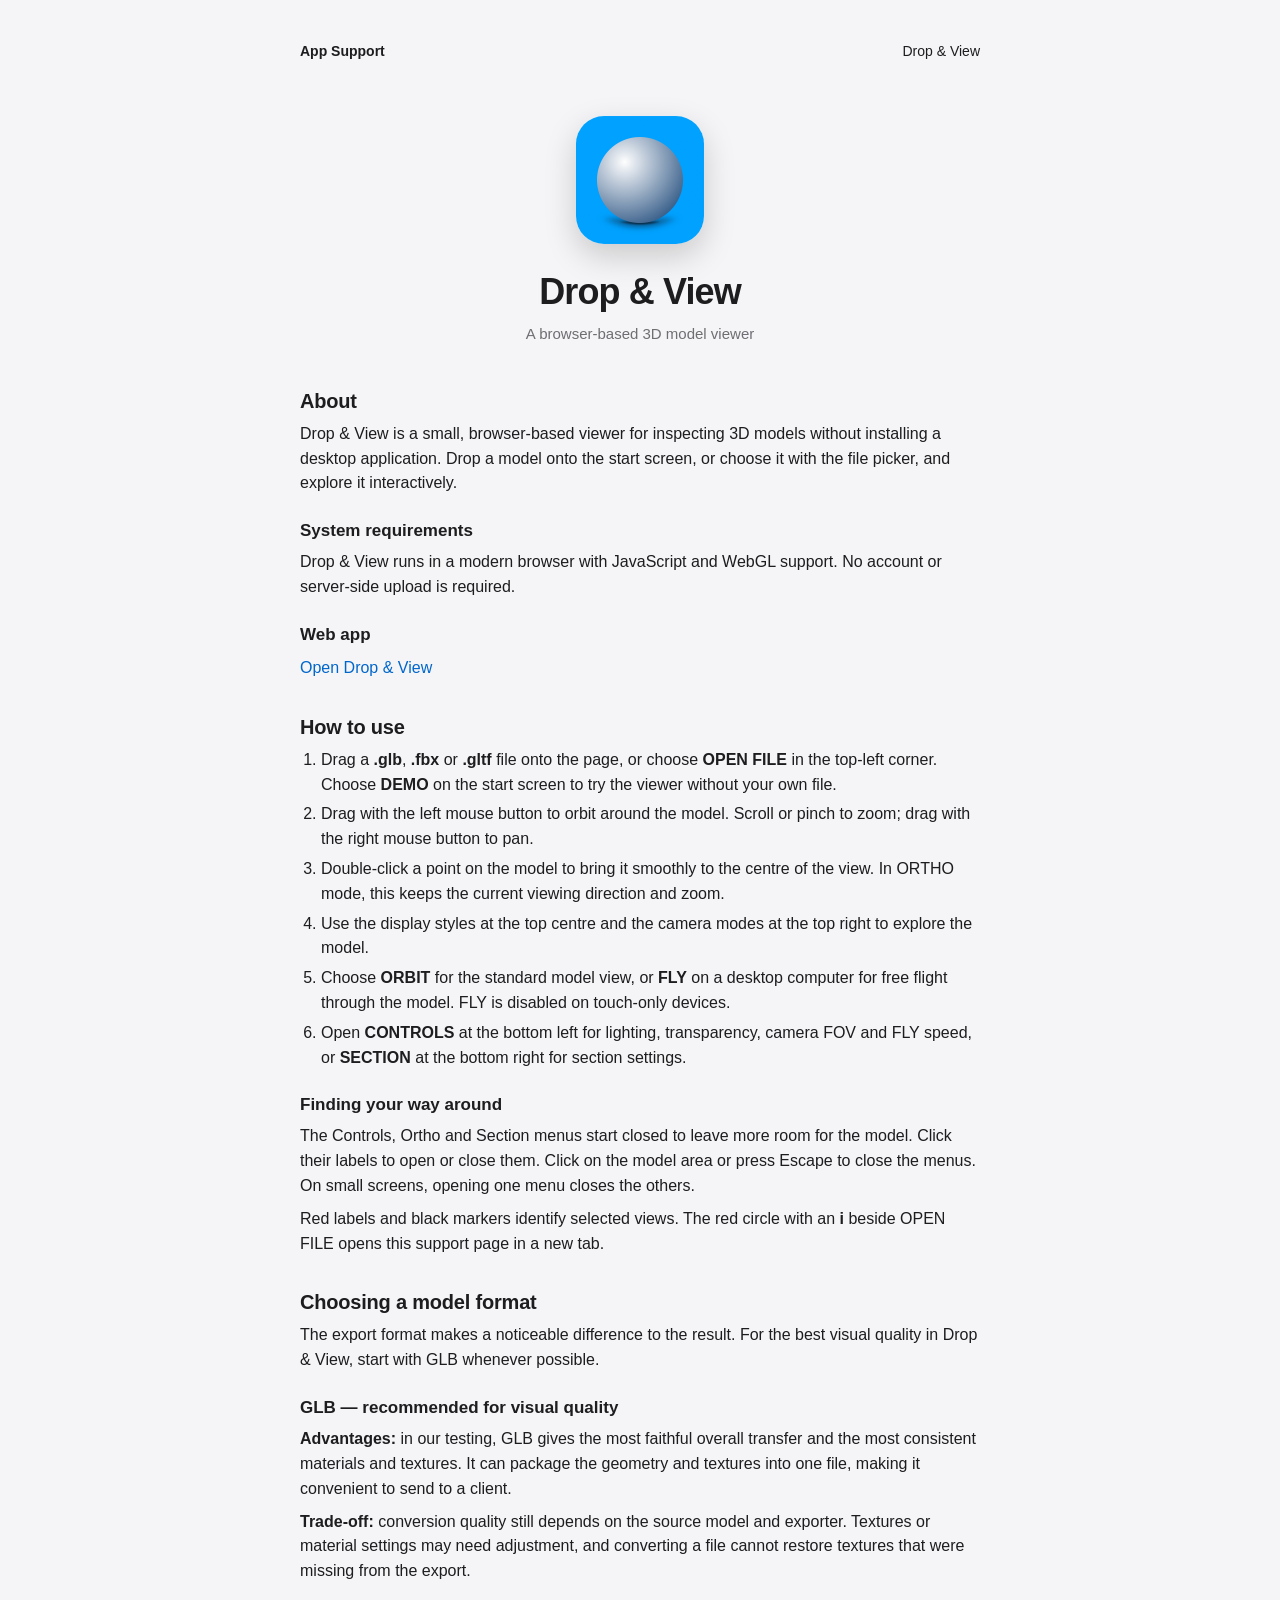
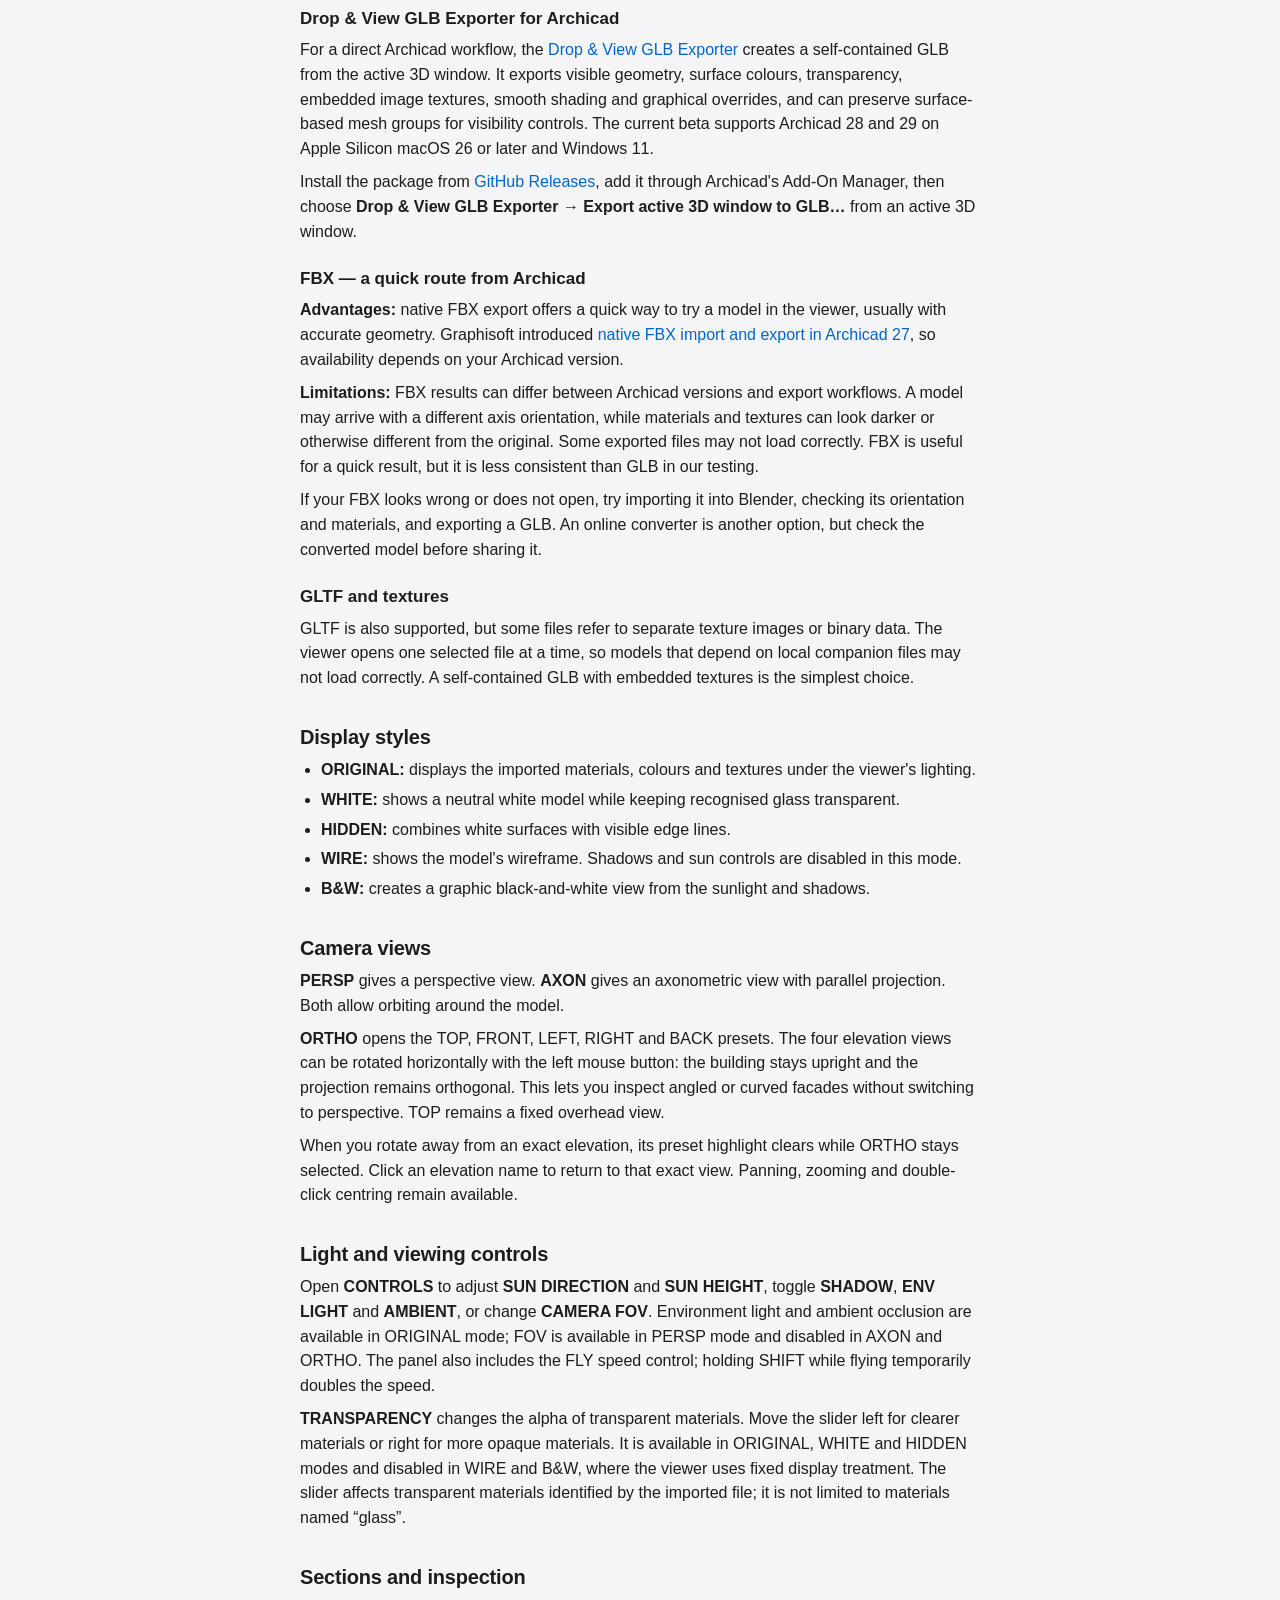
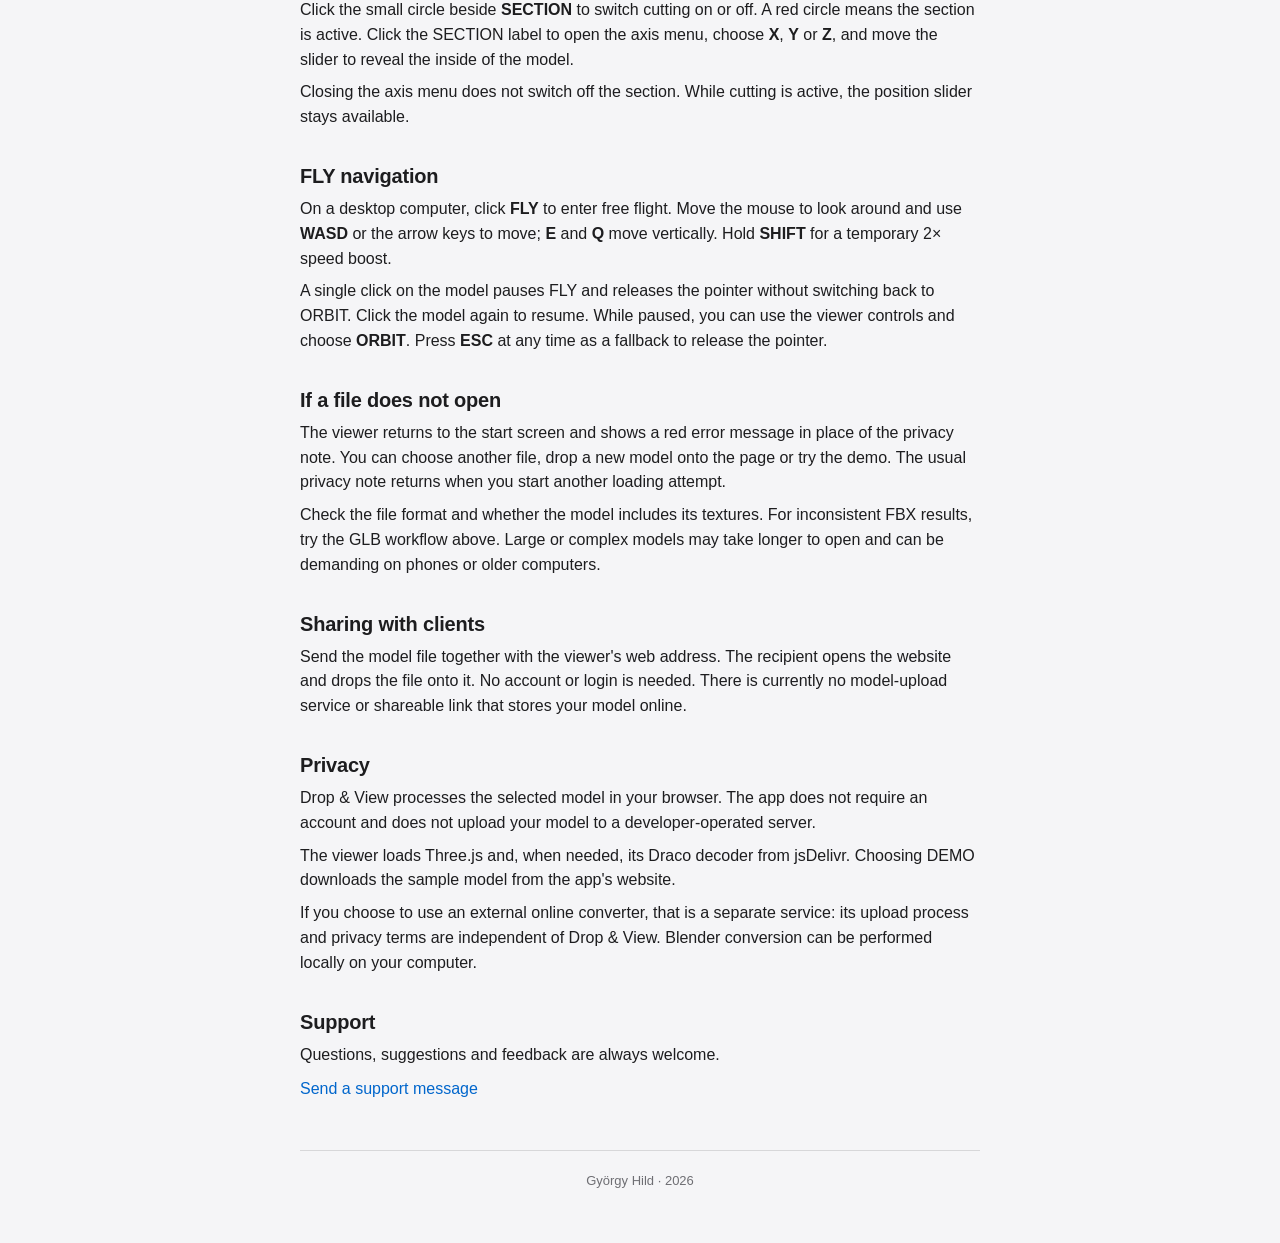
==== drop-view/index.html @ 9f7d2570 "icon" ====
<!DOCTYPE html>
<html lang="en">
<head>
  <meta charset="UTF-8">
  <meta name="viewport" content="width=device-width, initial-scale=1.0">
  <meta name="description" content="Drop &amp; View support, usage guide and privacy information.">
  <link rel="icon" type="image/png" sizes="1024x1024" href="../assets/images/icon.png">
  <link rel="apple-touch-icon" sizes="1024x1024" href="../assets/images/icon.png">
  <link rel="manifest" href="../site.webmanifest">
  <title>Drop &amp; View Support</title>
  <link rel="stylesheet" href="../assets/css/style.css">
</head>
<body>
  <main class="container">
    <nav class="topbar" aria-label="Support navigation"><a class="site-name" href="../">App Support</a><span>Drop &amp; View</span></nav>
    <header class="hero">
      <img class="app-icon" src="../assets/images/drop-view.png" alt="Drop &amp; View icon">
      <h1>Drop &amp; View</h1>
      <p class="subtitle">A browser-based 3D model viewer</p>
    </header>

    <h2>About</h2>
    <p>Drop &amp; View is a small, browser-based viewer for inspecting 3D models without installing a desktop application. Drop a model onto the start screen, or choose it with the file picker, and explore it interactively.</p>

    <h3>System requirements</h3>
    <p>Drop &amp; View runs in a modern browser with JavaScript and WebGL support. No account or server-side upload is required.</p>

    <h3>Web app</h3>
    <p class="support-link"><a href="https://hildgyorgy.github.io/drop-3d-view/">Open Drop &amp; View</a></p>

    <h2>How to use</h2>
    <ol>
      <li>Drag a <strong>.glb</strong>, <strong>.fbx</strong> or <strong>.gltf</strong> file onto the page, or choose <strong>OPEN FILE</strong> in the top-left corner. Choose <strong>DEMO</strong> on the start screen to try the viewer without your own file.</li>
      <li>Drag with the left mouse button to orbit around the model. Scroll or pinch to zoom; drag with the right mouse button to pan.</li>
      <li>Double-click a point on the model to bring it smoothly to the centre of the view. In ORTHO mode, this keeps the current viewing direction and zoom.</li>
      <li>Use the display styles at the top centre and the camera modes at the top right to explore the model.</li>
      <li>Choose <strong>ORBIT</strong> for the standard model view, or <strong>FLY</strong> on a desktop computer for free flight through the model. FLY is disabled on touch-only devices.</li>
      <li>Open <strong>CONTROLS</strong> at the bottom left for lighting, transparency, camera FOV and FLY speed, or <strong>SECTION</strong> at the bottom right for section settings.</li>
    </ol>

    <h3>Finding your way around</h3>
    <p>The Controls, Ortho and Section menus start closed to leave more room for the model. Click their labels to open or close them. Click on the model area or press Escape to close the menus. On small screens, opening one menu closes the others.</p>
    <p>Red labels and black markers identify selected views. The red circle with an <strong>i</strong> beside OPEN FILE opens this support page in a new tab.</p>

    <h2>Choosing a model format</h2>
    <p>The export format makes a noticeable difference to the result. For the best visual quality in Drop &amp; View, start with GLB whenever possible.</p>

    <h3>GLB — recommended for visual quality</h3>
    <p><strong>Advantages:</strong> in our testing, GLB gives the most faithful overall transfer and the most consistent materials and textures. It can package the geometry and textures into one file, making it convenient to send to a client.</p>
    <p><strong>Trade-off:</strong> conversion quality still depends on the source model and exporter. Textures or material settings may need adjustment, and converting a file cannot restore textures that were missing from the export.</p>

    <h3>Drop &amp; View GLB Exporter for Archicad</h3>
    <p>For a direct Archicad workflow, the <a href="https://github.com/hildgyorgy/archicad-glb-exporter/releases">Drop &amp; View GLB Exporter</a> creates a self-contained GLB from the active 3D window. It exports visible geometry, surface colours, transparency, embedded image textures, smooth shading and graphical overrides, and can preserve surface-based mesh groups for visibility controls. The current beta supports Archicad 28 and 29 on Apple Silicon macOS 26 or later and Windows 11.</p>
    <p>Install the package from <a href="https://github.com/hildgyorgy/archicad-glb-exporter/releases">GitHub Releases</a>, add it through Archicad's Add-On Manager, then choose <strong>Drop &amp; View GLB Exporter &rarr; Export active 3D window to GLB&hellip;</strong> from an active 3D window.</p>

    <h3>FBX — a quick route from Archicad</h3>
    <p><strong>Advantages:</strong> native FBX export offers a quick way to try a model in the viewer, usually with accurate geometry. Graphisoft introduced <a href="https://help.graphisoft.com/AC/27/INT/_AC27_Help/005_NewFeatures/005_NewFeatures-11.htm">native FBX import and export in Archicad 27</a>, so availability depends on your Archicad version.</p>
    <p><strong>Limitations:</strong> FBX results can differ between Archicad versions and export workflows. A model may arrive with a different axis orientation, while materials and textures can look darker or otherwise different from the original. Some exported files may not load correctly. FBX is useful for a quick result, but it is less consistent than GLB in our testing.</p>
    <p>If your FBX looks wrong or does not open, try importing it into Blender, checking its orientation and materials, and exporting a GLB. An online converter is another option, but check the converted model before sharing it.</p>

    <h3>GLTF and textures</h3>
    <p>GLTF is also supported, but some files refer to separate texture images or binary data. The viewer opens one selected file at a time, so models that depend on local companion files may not load correctly. A self-contained GLB with embedded textures is the simplest choice.</p>

    <h2>Display styles</h2>
    <ul>
      <li><strong>ORIGINAL:</strong> displays the imported materials, colours and textures under the viewer's lighting.</li>
      <li><strong>WHITE:</strong> shows a neutral white model while keeping recognised glass transparent.</li>
      <li><strong>HIDDEN:</strong> combines white surfaces with visible edge lines.</li>
      <li><strong>WIRE:</strong> shows the model's wireframe. Shadows and sun controls are disabled in this mode.</li>
      <li><strong>B&amp;W:</strong> creates a graphic black-and-white view from the sunlight and shadows.</li>
    </ul>

    <h2>Camera views</h2>
    <p><strong>PERSP</strong> gives a perspective view. <strong>AXON</strong> gives an axonometric view with parallel projection. Both allow orbiting around the model.</p>
    <p><strong>ORTHO</strong> opens the TOP, FRONT, LEFT, RIGHT and BACK presets. The four elevation views can be rotated horizontally with the left mouse button: the building stays upright and the projection remains orthogonal. This lets you inspect angled or curved facades without switching to perspective. TOP remains a fixed overhead view.</p>
    <p>When you rotate away from an exact elevation, its preset highlight clears while ORTHO stays selected. Click an elevation name to return to that exact view. Panning, zooming and double-click centring remain available.</p>

    <h2>Light and viewing controls</h2>
    <p>Open <strong>CONTROLS</strong> to adjust <strong>SUN DIRECTION</strong> and <strong>SUN HEIGHT</strong>, toggle <strong>SHADOW</strong>, <strong>ENV LIGHT</strong> and <strong>AMBIENT</strong>, or change <strong>CAMERA FOV</strong>. Environment light and ambient occlusion are available in ORIGINAL mode; FOV is available in PERSP mode and disabled in AXON and ORTHO. The panel also includes the FLY speed control; holding SHIFT while flying temporarily doubles the speed.</p>
    <p><strong>TRANSPARENCY</strong> changes the alpha of transparent materials. Move the slider left for clearer materials or right for more opaque materials. It is available in ORIGINAL, WHITE and HIDDEN modes and disabled in WIRE and B&amp;W, where the viewer uses fixed display treatment. The slider affects transparent materials identified by the imported file; it is not limited to materials named “glass”.</p>

    <h2>Sections and inspection</h2>
    <p>Click the small circle beside <strong>SECTION</strong> to switch cutting on or off. A red circle means the section is active. Click the SECTION label to open the axis menu, choose <strong>X</strong>, <strong>Y</strong> or <strong>Z</strong>, and move the slider to reveal the inside of the model.</p>
    <p>Closing the axis menu does not switch off the section. While cutting is active, the position slider stays available.</p>

    <h2>FLY navigation</h2>
    <p>On a desktop computer, click <strong>FLY</strong> to enter free flight. Move the mouse to look around and use <strong>WASD</strong> or the arrow keys to move; <strong>E</strong> and <strong>Q</strong> move vertically. Hold <strong>SHIFT</strong> for a temporary 2&times; speed boost.</p>
    <p>A single click on the model pauses FLY and releases the pointer without switching back to ORBIT. Click the model again to resume. While paused, you can use the viewer controls and choose <strong>ORBIT</strong>. Press <strong>ESC</strong> at any time as a fallback to release the pointer.</p>

    <h2>If a file does not open</h2>
    <p>The viewer returns to the start screen and shows a red error message in place of the privacy note. You can choose another file, drop a new model onto the page or try the demo. The usual privacy note returns when you start another loading attempt.</p>
    <p>Check the file format and whether the model includes its textures. For inconsistent FBX results, try the GLB workflow above. Large or complex models may take longer to open and can be demanding on phones or older computers.</p>

    <h2>Sharing with clients</h2>
    <p>Send the model file together with the viewer's web address. The recipient opens the website and drops the file onto it. No account or login is needed. There is currently no model-upload service or shareable link that stores your model online.</p>

    <h2>Privacy</h2>
    <p>Drop &amp; View processes the selected model in your browser. The app does not require an account and does not upload your model to a developer-operated server.</p>
    <p>The viewer loads Three.js and, when needed, its Draco decoder from jsDelivr. Choosing DEMO downloads the sample model from the app's website.</p>
    <p>If you choose to use an external online converter, that is a separate service: its upload process and privacy terms are independent of Drop &amp; View. Blender conversion can be performed locally on your computer.</p>

    <h2>Support</h2>
    <p>Questions, suggestions and feedback are always welcome.</p>
    <p class="support-link"><a href="mailto:hild.gyorgy@freemail.hu?subject=Drop%20%26%20View%20Support">Send a support message</a></p>

    <div class="footer">György Hild · 2026</div>
  </main>
</body>
</html>
---- assets/css/style.css ----
:root {
  color-scheme: light dark;
  --background: #f5f5f7;
  --text: #1d1d1f;
  --secondary: #6e6e73;
  --line: rgba(0, 0, 0, 0.12);
  --link: #0066cc;
  --surface: rgba(255, 255, 255, 0.72);
}

* { box-sizing: border-box; }

html { -webkit-text-size-adjust: 100%; }

body {
  margin: 0;
  background: var(--background);
  color: var(--text);
  font-family: -apple-system, BlinkMacSystemFont, "SF Pro Text", "Segoe UI", sans-serif;
  font-size: 16px;
  line-height: 1.55;
}

a {
  color: var(--link);
  text-decoration: none;
}

a:hover { text-decoration: underline; }

.container {
  width: min(calc(100% - 44px), 680px);
  margin: 0 auto;
  padding: 36px 0 52px;
}

.topbar {
  display: flex;
  align-items: center;
  justify-content: space-between;
  gap: 24px;
  min-height: 32px;
  margin-bottom: 48px;
  font-size: 14px;
}

.site-name {
  color: var(--text);
  font-weight: 600;
}

.hero {
  margin-bottom: 44px;
  text-align: center;
}

.app-icon {
  display: block;
  width: 128px;
  height: 128px;
  margin: 0 auto 28px;
  border-radius: 28px;
  box-shadow: 0 12px 32px rgba(0, 0, 0, 0.18);
  object-fit: cover;
}

h1 {
  margin: 0 0 10px;
  font-size: 36px;
  line-height: 1.1;
  letter-spacing: -0.025em;
}

.subtitle {
  margin: 0;
  color: var(--secondary);
  font-size: 15px;
}

h2 {
  margin: 34px 0 8px;
  font-size: 20px;
  line-height: 1.25;
  letter-spacing: -0.01em;
}

h3 {
  margin: 24px 0 6px;
  font-size: 17px;
  line-height: 1.3;
}

p { margin: 8px 0; }

ul,
ol {
  margin: 8px 0;
  padding-left: 21px;
}

li { margin: 5px 0; }

.support-link { margin-top: 10px; }

.footer {
  margin-top: 48px;
  padding-top: 20px;
  border-top: 1px solid var(--line);
  color: var(--secondary);
  font-size: 13px;
  text-align: center;
}

.directory-hero {
  margin: 40px 0 42px;
}

.directory-hero h1 {
  margin-bottom: 12px;
  font-size: 40px;
}

.directory-hero p {
  max-width: 560px;
  margin: 0;
  color: var(--secondary);
  font-size: 17px;
}

.app-list {
  margin: 0;
  padding: 0;
  overflow: hidden;
  border: 1px solid var(--line);
  border-radius: 18px;
  background: var(--surface);
  list-style: none;
}

.app-list li + li { border-top: 1px solid var(--line); }

.app-list a {
  display: grid;
  grid-template-columns: 64px 1fr auto;
  gap: 18px;
  align-items: center;
  min-height: 96px;
  padding: 16px 20px;
  color: var(--text);
}

.app-list a:hover {
  background: rgba(0, 0, 0, 0.035);
  text-decoration: none;
}

.list-icon {
  width: 64px;
  height: 64px;
  margin: 0;
  border-radius: 14px;
  box-shadow: 0 4px 12px rgba(0, 0, 0, 0.14);
}

.app-copy strong {
  display: block;
  margin-bottom: 2px;
  font-size: 17px;
}

.app-copy span {
  display: block;
  color: var(--secondary);
  font-size: 14px;
  line-height: 1.35;
}

.chevron {
  color: var(--secondary);
  font-size: 22px;
}

code {
  padding: 0.1em 0.3em;
  border-radius: 5px;
  background: rgba(127, 127, 127, 0.14);
  font-family: ui-monospace, "SFMono-Regular", Menlo, monospace;
  font-size: 0.9em;
}

@media (prefers-color-scheme: dark) {
  :root {
    --background: #111113;
    --text: #f5f5f7;
    --secondary: #98989d;
    --line: rgba(255, 255, 255, 0.14);
    --link: #2997ff;
    --surface: rgba(255, 255, 255, 0.055);
  }

  .app-list a:hover { background: rgba(255, 255, 255, 0.05); }
}

@media (max-width: 520px) {
  .container { width: min(calc(100% - 36px), 680px); padding-top: 24px; }
  .topbar { margin-bottom: 38px; }
  .directory-hero { margin-top: 28px; }
  .directory-hero h1 { font-size: 36px; }
  .app-list a { grid-template-columns: 54px 1fr auto; gap: 14px; padding: 14px; }
  .list-icon { width: 54px; height: 54px; border-radius: 12px; }
}
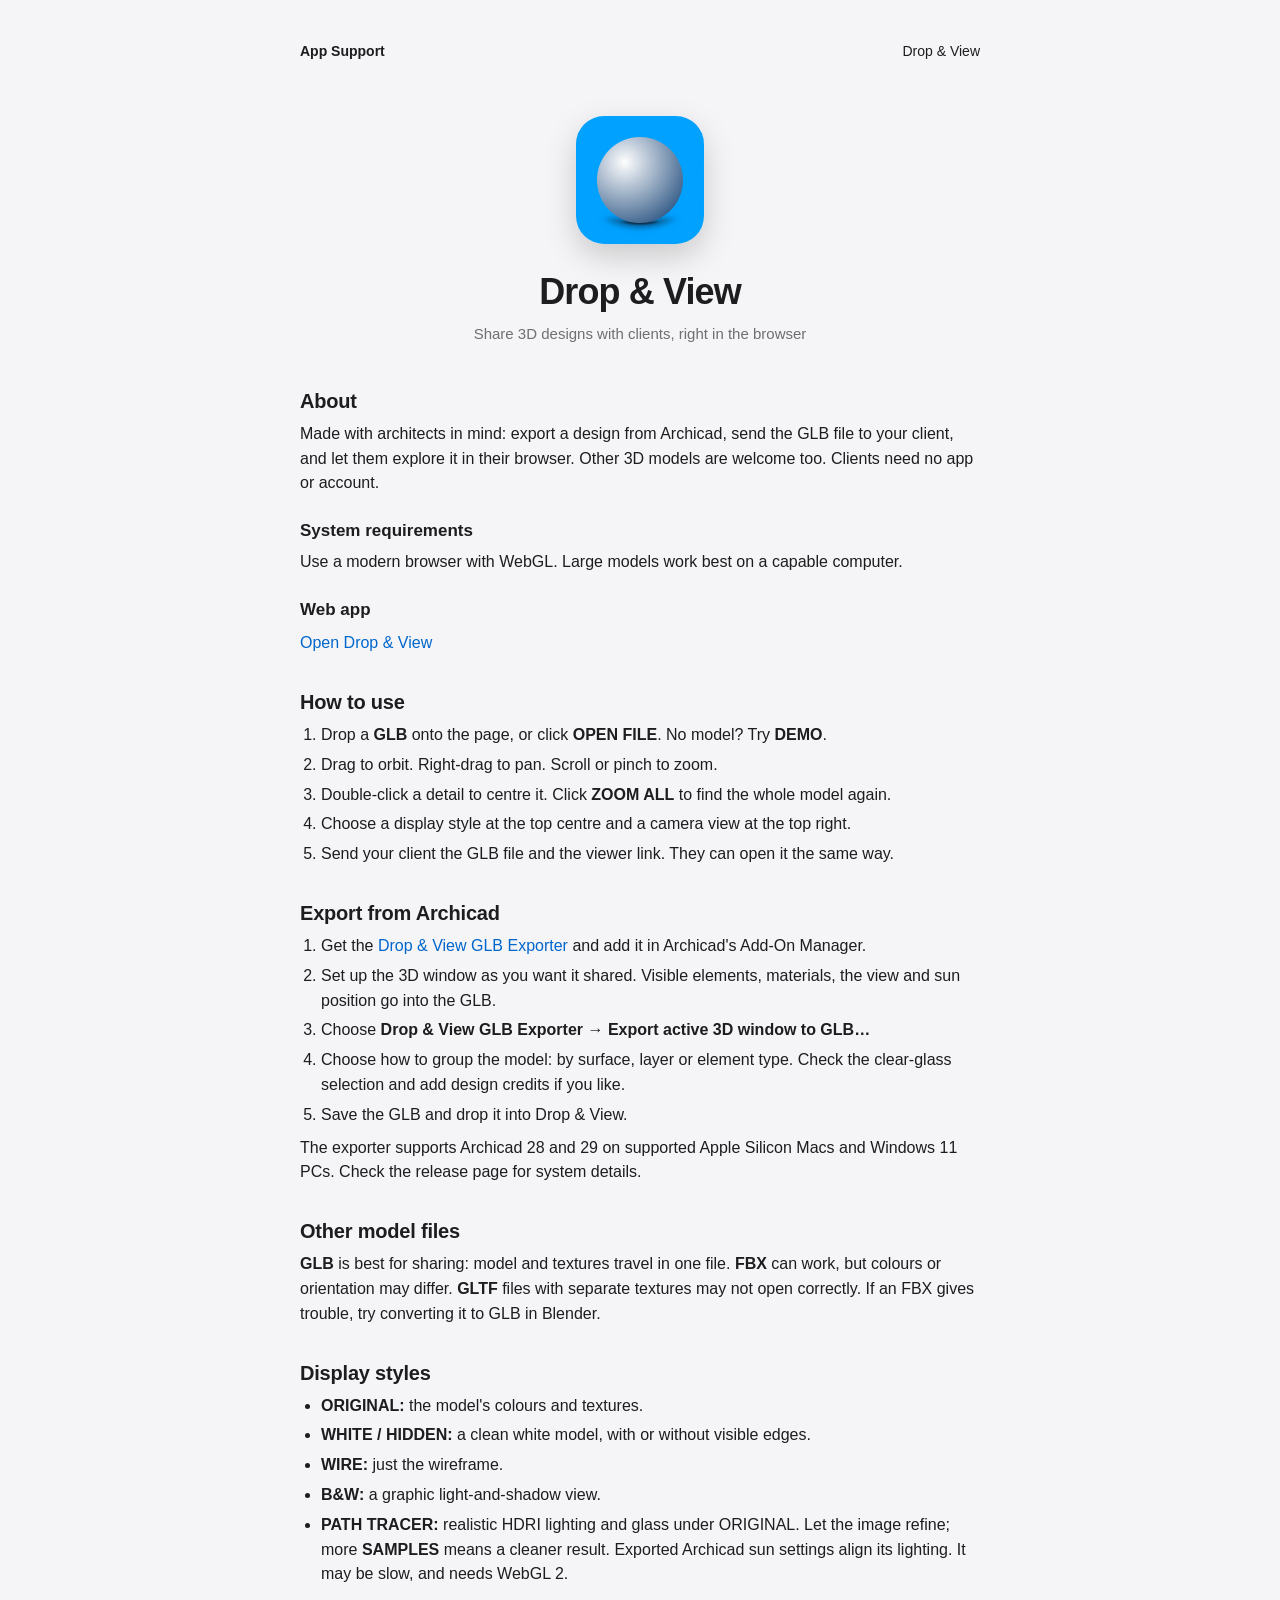
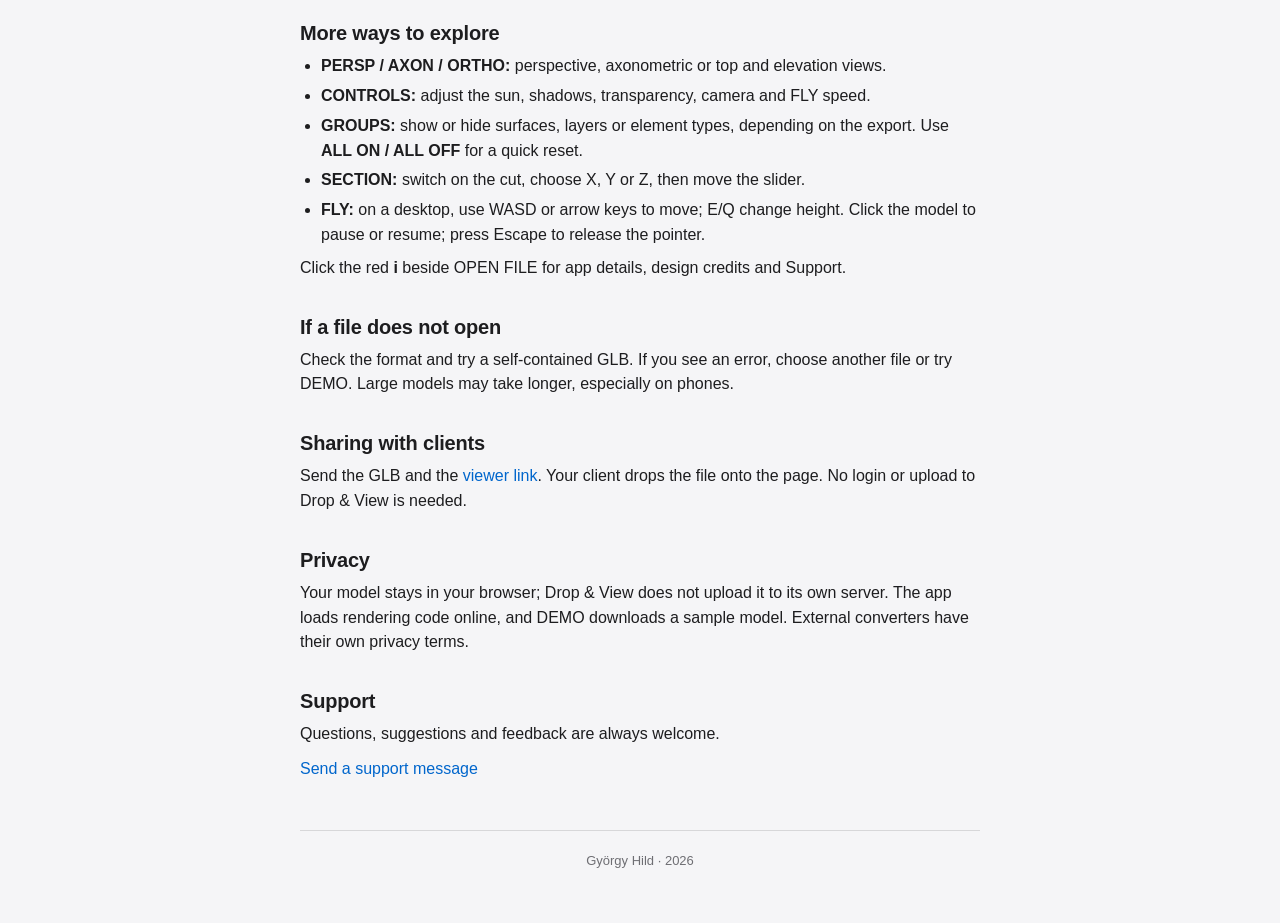
==== commit f32eeda9: "Update index.html" ====
--- a/drop-view/index.html
+++ b/drop-view/index.html
@@ -16,88 +16,67 @@
     <header class="hero">
       <img class="app-icon" src="../assets/images/drop-view.png" alt="Drop &amp; View icon">
       <h1>Drop &amp; View</h1>
-      <p class="subtitle">A browser-based 3D model viewer</p>
+      <p class="subtitle">Share 3D designs with clients, right in the browser</p>
     </header>
 
     <h2>About</h2>
-    <p>Drop &amp; View is a small, browser-based viewer for inspecting 3D models without installing a desktop application. Drop a model onto the start screen, or choose it with the file picker, and explore it interactively.</p>
+    <p>Made with architects in mind: export a design from Archicad, send the GLB file to your client, and let them explore it in their browser. Other 3D models are welcome too. Clients need no app or account.</p>
 
     <h3>System requirements</h3>
-    <p>Drop &amp; View runs in a modern browser with JavaScript and WebGL support. No account or server-side upload is required.</p>
+    <p>Use a modern browser with WebGL. Large models work best on a capable computer.</p>
 
     <h3>Web app</h3>
     <p class="support-link"><a href="https://hildgyorgy.github.io/drop-3d-view/">Open Drop &amp; View</a></p>
 
     <h2>How to use</h2>
     <ol>
-      <li>Drag a <strong>.glb</strong>, <strong>.fbx</strong> or <strong>.gltf</strong> file onto the page, or choose <strong>OPEN FILE</strong> in the top-left corner. Choose <strong>DEMO</strong> on the start screen to try the viewer without your own file.</li>
-      <li>Drag with the left mouse button to orbit around the model. Scroll or pinch to zoom; drag with the right mouse button to pan.</li>
-      <li>Double-click a point on the model to bring it smoothly to the centre of the view. In ORTHO mode, this keeps the current viewing direction and zoom.</li>
-      <li>Use the display styles at the top centre and the camera modes at the top right to explore the model.</li>
-      <li>Choose <strong>ORBIT</strong> for the standard model view, or <strong>FLY</strong> on a desktop computer for free flight through the model. FLY is disabled on touch-only devices.</li>
-      <li>Open <strong>CONTROLS</strong> at the bottom left for lighting, transparency, camera FOV and FLY speed, or <strong>SECTION</strong> at the bottom right for section settings.</li>
+      <li>Drop a <strong>GLB</strong> onto the page, or click <strong>OPEN FILE</strong>. No model? Try <strong>DEMO</strong>.</li>
+      <li>Drag to orbit. Right-drag to pan. Scroll or pinch to zoom.</li>
+      <li>Double-click a detail to centre it. Click <strong>ZOOM ALL</strong> to find the whole model again.</li>
+      <li>Choose a display style at the top centre and a camera view at the top right.</li>
+      <li>Send your client the GLB file and the viewer link. They can open it the same way.</li>
     </ol>
 
-    <h3>Finding your way around</h3>
-    <p>The Controls, Ortho and Section menus start closed to leave more room for the model. Click their labels to open or close them. Click on the model area or press Escape to close the menus. On small screens, opening one menu closes the others.</p>
-    <p>Red labels and black markers identify selected views. The red circle with an <strong>i</strong> beside OPEN FILE opens this support page in a new tab.</p>
+    <h2>Export from Archicad</h2>
+    <ol>
+      <li>Get the <a href="https://github.com/hildgyorgy/archicad-glb-exporter/releases">Drop &amp; View GLB Exporter</a> and add it in Archicad's Add-On Manager.</li>
+      <li>Set up the 3D window as you want it shared. Visible elements, materials, the view and sun position go into the GLB.</li>
+      <li>Choose <strong>Drop &amp; View GLB Exporter &rarr; Export active 3D window to GLB&hellip;</strong></li>
+      <li>Choose how to group the model: by surface, layer or element type. Check the clear-glass selection and add design credits if you like.</li>
+      <li>Save the GLB and drop it into Drop &amp; View.</li>
+    </ol>
+    <p>The exporter supports Archicad 28 and 29 on supported Apple Silicon Macs and Windows 11 PCs. Check the release page for system details.</p>
 
-    <h2>Choosing a model format</h2>
-    <p>The export format makes a noticeable difference to the result. For the best visual quality in Drop &amp; View, start with GLB whenever possible.</p>
-
-    <h3>GLB — recommended for visual quality</h3>
-    <p><strong>Advantages:</strong> in our testing, GLB gives the most faithful overall transfer and the most consistent materials and textures. It can package the geometry and textures into one file, making it convenient to send to a client.</p>
-    <p><strong>Trade-off:</strong> conversion quality still depends on the source model and exporter. Textures or material settings may need adjustment, and converting a file cannot restore textures that were missing from the export.</p>
-
-    <h3>Drop &amp; View GLB Exporter for Archicad</h3>
-    <p>For a direct Archicad workflow, the <a href="https://github.com/hildgyorgy/archicad-glb-exporter/releases">Drop &amp; View GLB Exporter</a> creates a self-contained GLB from the active 3D window. It exports visible geometry, surface colours, transparency, embedded image textures, smooth shading and graphical overrides, and can preserve surface-based mesh groups for visibility controls. The current beta supports Archicad 28 and 29 on Apple Silicon macOS 26 or later and Windows 11.</p>
-    <p>Install the package from <a href="https://github.com/hildgyorgy/archicad-glb-exporter/releases">GitHub Releases</a>, add it through Archicad's Add-On Manager, then choose <strong>Drop &amp; View GLB Exporter &rarr; Export active 3D window to GLB&hellip;</strong> from an active 3D window.</p>
-
-    <h3>FBX — a quick route from Archicad</h3>
-    <p><strong>Advantages:</strong> native FBX export offers a quick way to try a model in the viewer, usually with accurate geometry. Graphisoft introduced <a href="https://help.graphisoft.com/AC/27/INT/_AC27_Help/005_NewFeatures/005_NewFeatures-11.htm">native FBX import and export in Archicad 27</a>, so availability depends on your Archicad version.</p>
-    <p><strong>Limitations:</strong> FBX results can differ between Archicad versions and export workflows. A model may arrive with a different axis orientation, while materials and textures can look darker or otherwise different from the original. Some exported files may not load correctly. FBX is useful for a quick result, but it is less consistent than GLB in our testing.</p>
-    <p>If your FBX looks wrong or does not open, try importing it into Blender, checking its orientation and materials, and exporting a GLB. An online converter is another option, but check the converted model before sharing it.</p>
-
-    <h3>GLTF and textures</h3>
-    <p>GLTF is also supported, but some files refer to separate texture images or binary data. The viewer opens one selected file at a time, so models that depend on local companion files may not load correctly. A self-contained GLB with embedded textures is the simplest choice.</p>
+    <h2>Other model files</h2>
+    <p><strong>GLB</strong> is best for sharing: model and textures travel in one file. <strong>FBX</strong> can work, but colours or orientation may differ. <strong>GLTF</strong> files with separate textures may not open correctly. If an FBX gives trouble, try converting it to GLB in Blender.</p>
 
     <h2>Display styles</h2>
     <ul>
-      <li><strong>ORIGINAL:</strong> displays the imported materials, colours and textures under the viewer's lighting.</li>
-      <li><strong>WHITE:</strong> shows a neutral white model while keeping recognised glass transparent.</li>
-      <li><strong>HIDDEN:</strong> combines white surfaces with visible edge lines.</li>
-      <li><strong>WIRE:</strong> shows the model's wireframe. Shadows and sun controls are disabled in this mode.</li>
-      <li><strong>B&amp;W:</strong> creates a graphic black-and-white view from the sunlight and shadows.</li>
+      <li><strong>ORIGINAL:</strong> the model's colours and textures.</li>
+      <li><strong>WHITE / HIDDEN:</strong> a clean white model, with or without visible edges.</li>
+      <li><strong>WIRE:</strong> just the wireframe.</li>
+      <li><strong>B&amp;W:</strong> a graphic light-and-shadow view.</li>
+      <li><strong>PATH TRACER:</strong> realistic HDRI lighting and glass under ORIGINAL. Let the image refine; more <strong>SAMPLES</strong> means a cleaner result. Exported Archicad sun settings align its lighting. It may be slow, and needs WebGL 2.</li>
     </ul>
 
-    <h2>Camera views</h2>
-    <p><strong>PERSP</strong> gives a perspective view. <strong>AXON</strong> gives an axonometric view with parallel projection. Both allow orbiting around the model.</p>
-    <p><strong>ORTHO</strong> opens the TOP, FRONT, LEFT, RIGHT and BACK presets. The four elevation views can be rotated horizontally with the left mouse button: the building stays upright and the projection remains orthogonal. This lets you inspect angled or curved facades without switching to perspective. TOP remains a fixed overhead view.</p>
-    <p>When you rotate away from an exact elevation, its preset highlight clears while ORTHO stays selected. Click an elevation name to return to that exact view. Panning, zooming and double-click centring remain available.</p>
-
-    <h2>Light and viewing controls</h2>
-    <p>Open <strong>CONTROLS</strong> to adjust <strong>SUN DIRECTION</strong> and <strong>SUN HEIGHT</strong>, toggle <strong>SHADOW</strong>, <strong>ENV LIGHT</strong> and <strong>AMBIENT</strong>, or change <strong>CAMERA FOV</strong>. Environment light and ambient occlusion are available in ORIGINAL mode; FOV is available in PERSP mode and disabled in AXON and ORTHO. The panel also includes the FLY speed control; holding SHIFT while flying temporarily doubles the speed.</p>
-    <p><strong>TRANSPARENCY</strong> changes the alpha of transparent materials. Move the slider left for clearer materials or right for more opaque materials. It is available in ORIGINAL, WHITE and HIDDEN modes and disabled in WIRE and B&amp;W, where the viewer uses fixed display treatment. The slider affects transparent materials identified by the imported file; it is not limited to materials named “glass”.</p>
-
-    <h2>Sections and inspection</h2>
-    <p>Click the small circle beside <strong>SECTION</strong> to switch cutting on or off. A red circle means the section is active. Click the SECTION label to open the axis menu, choose <strong>X</strong>, <strong>Y</strong> or <strong>Z</strong>, and move the slider to reveal the inside of the model.</p>
-    <p>Closing the axis menu does not switch off the section. While cutting is active, the position slider stays available.</p>
-
-    <h2>FLY navigation</h2>
-    <p>On a desktop computer, click <strong>FLY</strong> to enter free flight. Move the mouse to look around and use <strong>WASD</strong> or the arrow keys to move; <strong>E</strong> and <strong>Q</strong> move vertically. Hold <strong>SHIFT</strong> for a temporary 2&times; speed boost.</p>
-    <p>A single click on the model pauses FLY and releases the pointer without switching back to ORBIT. Click the model again to resume. While paused, you can use the viewer controls and choose <strong>ORBIT</strong>. Press <strong>ESC</strong> at any time as a fallback to release the pointer.</p>
+    <h2>More ways to explore</h2>
+    <ul>
+      <li><strong>PERSP / AXON / ORTHO:</strong> perspective, axonometric or top and elevation views.</li>
+      <li><strong>CONTROLS:</strong> adjust the sun, shadows, transparency, camera and FLY speed.</li>
+      <li><strong>GROUPS:</strong> show or hide surfaces, layers or element types, depending on the export. Use <strong>ALL ON / ALL OFF</strong> for a quick reset.</li>
+      <li><strong>SECTION:</strong> switch on the cut, choose X, Y or Z, then move the slider.</li>
+      <li><strong>FLY:</strong> on a desktop, use WASD or arrow keys to move; E/Q change height. Click the model to pause or resume; press Escape to release the pointer.</li>
+    </ul>
+    <p>Click the red <strong>i</strong> beside OPEN FILE for app details, design credits and Support.</p>
 
     <h2>If a file does not open</h2>
-    <p>The viewer returns to the start screen and shows a red error message in place of the privacy note. You can choose another file, drop a new model onto the page or try the demo. The usual privacy note returns when you start another loading attempt.</p>
-    <p>Check the file format and whether the model includes its textures. For inconsistent FBX results, try the GLB workflow above. Large or complex models may take longer to open and can be demanding on phones or older computers.</p>
+    <p>Check the format and try a self-contained GLB. If you see an error, choose another file or try DEMO. Large models may take longer, especially on phones.</p>
 
     <h2>Sharing with clients</h2>
-    <p>Send the model file together with the viewer's web address. The recipient opens the website and drops the file onto it. No account or login is needed. There is currently no model-upload service or shareable link that stores your model online.</p>
+    <p>Send the GLB and the <a href="https://hildgyorgy.github.io/drop-3d-view/">viewer link</a>. Your client drops the file onto the page. No login or upload to Drop &amp; View is needed.</p>
 
     <h2>Privacy</h2>
-    <p>Drop &amp; View processes the selected model in your browser. The app does not require an account and does not upload your model to a developer-operated server.</p>
-    <p>The viewer loads Three.js and, when needed, its Draco decoder from jsDelivr. Choosing DEMO downloads the sample model from the app's website.</p>
-    <p>If you choose to use an external online converter, that is a separate service: its upload process and privacy terms are independent of Drop &amp; View. Blender conversion can be performed locally on your computer.</p>
+    <p>Your model stays in your browser; Drop &amp; View does not upload it to its own server. The app loads rendering code online, and DEMO downloads a sample model. External converters have their own privacy terms.</p>
 
     <h2>Support</h2>
     <p>Questions, suggestions and feedback are always welcome.</p>
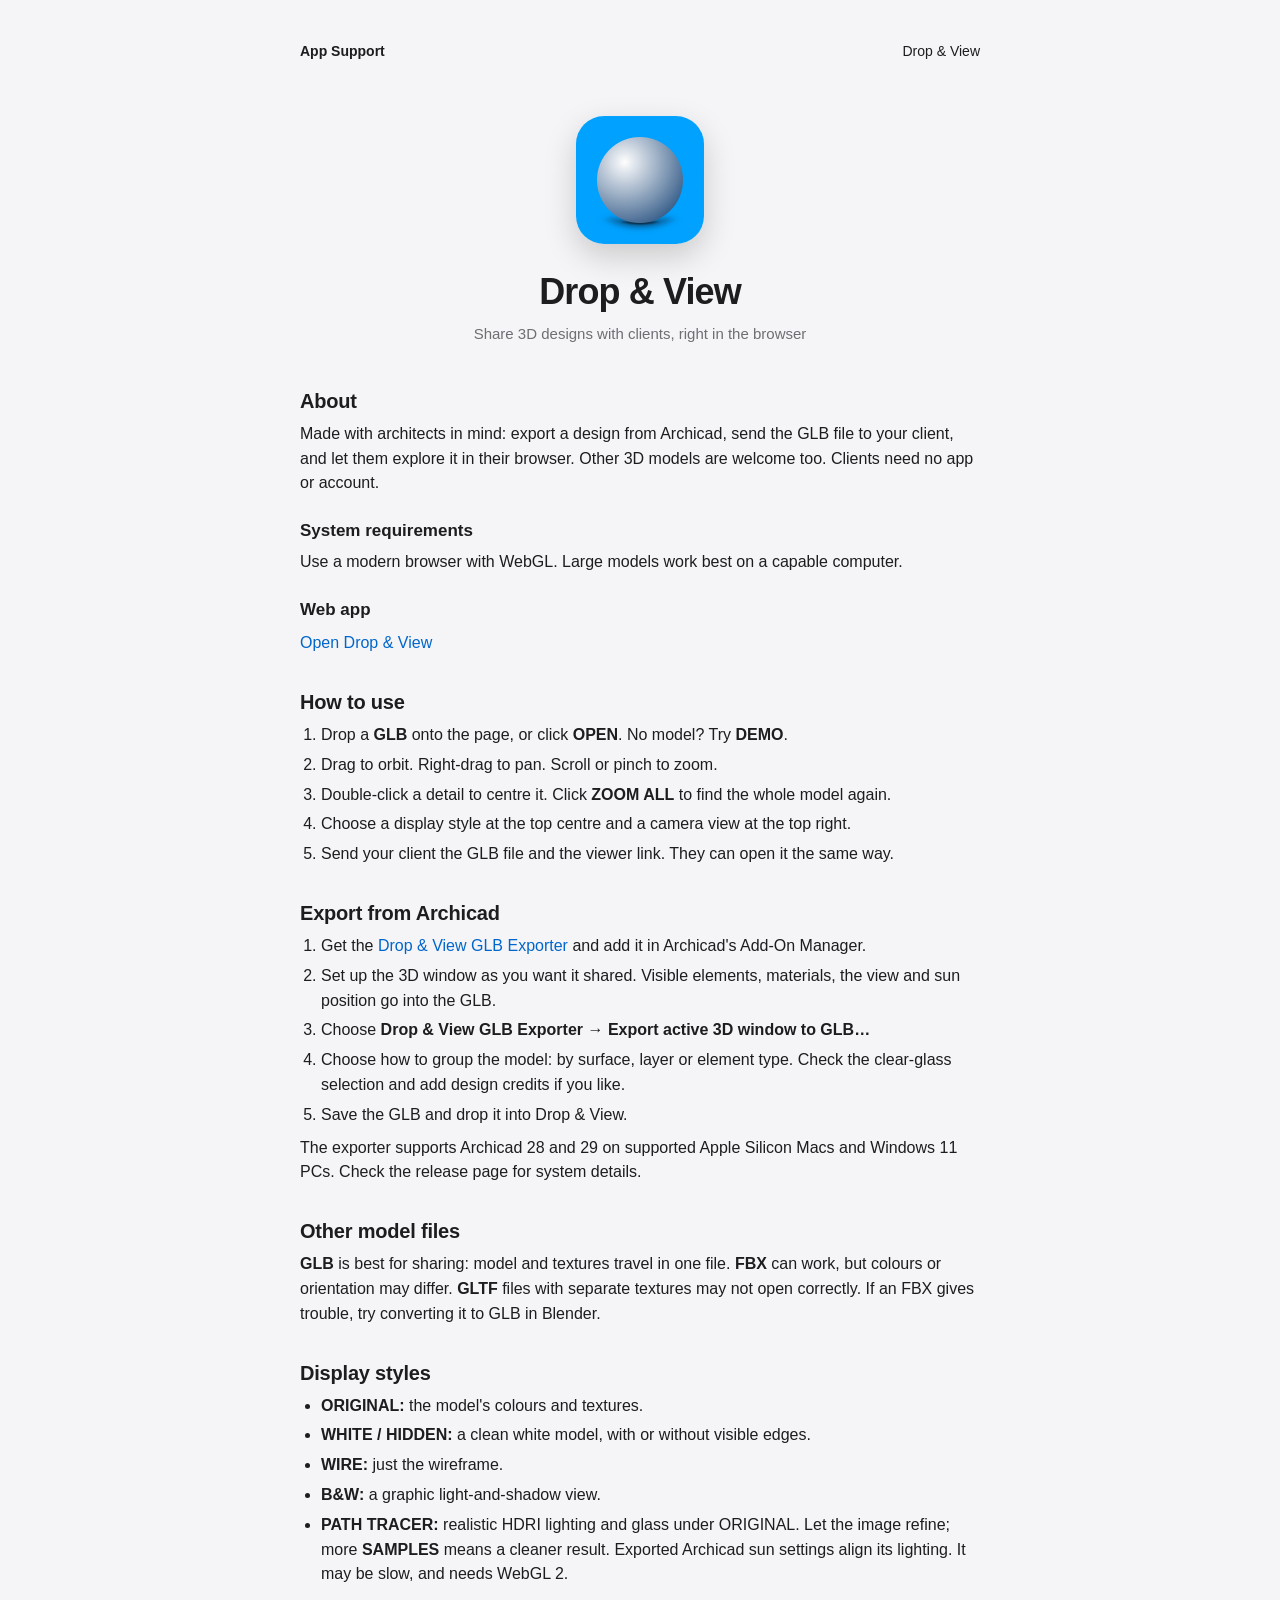
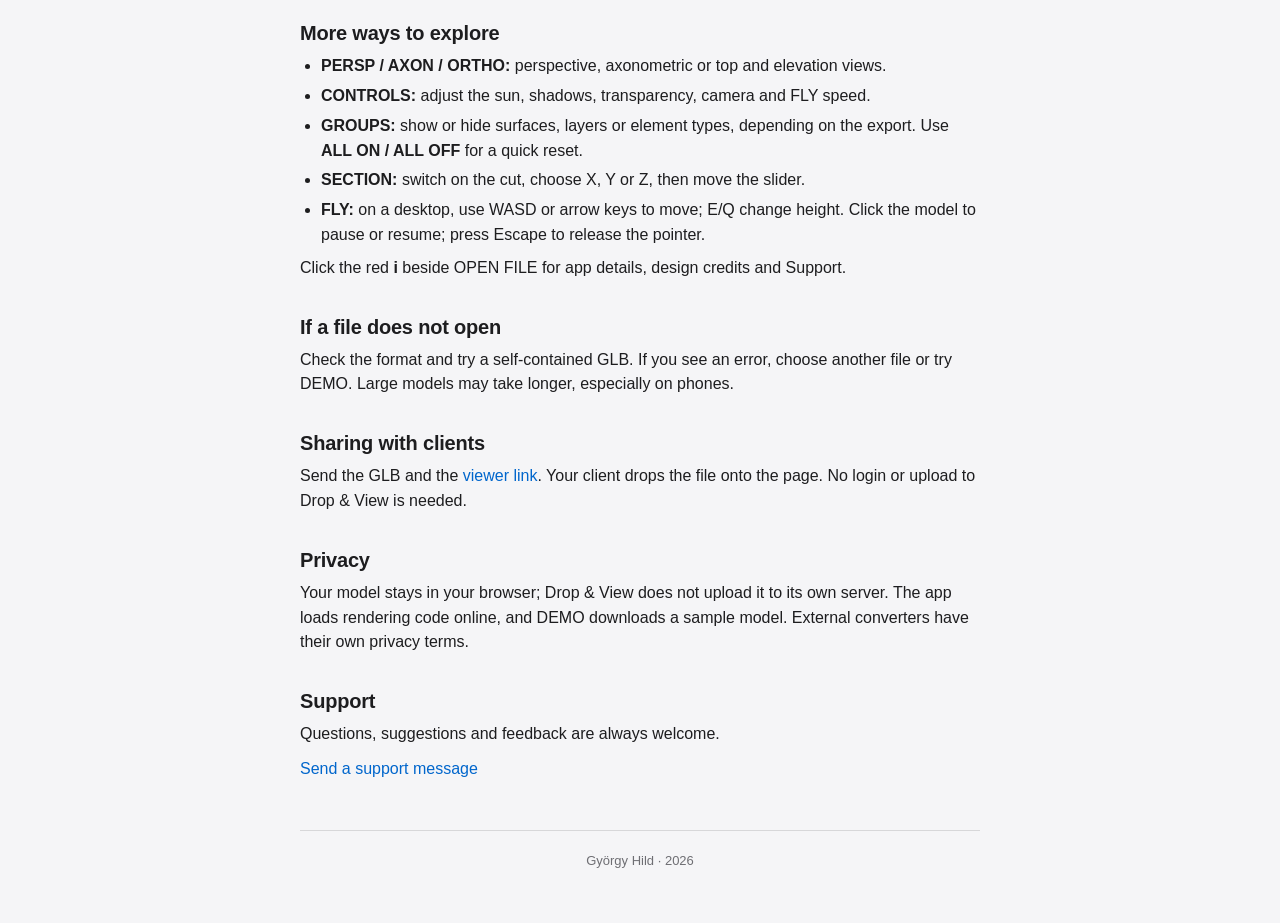
==== commit 49c69280: "Update index.html" ====
--- a/drop-view/index.html
+++ b/drop-view/index.html
@@ -30,7 +30,7 @@
 
     <h2>How to use</h2>
     <ol>
-      <li>Drop a <strong>GLB</strong> onto the page, or click <strong>OPEN FILE</strong>. No model? Try <strong>DEMO</strong>.</li>
+      <li>Drop a <strong>GLB</strong> onto the page, or click <strong>OPEN</strong>. No model? Try <strong>DEMO</strong>.</li>
       <li>Drag to orbit. Right-drag to pan. Scroll or pinch to zoom.</li>
       <li>Double-click a detail to centre it. Click <strong>ZOOM ALL</strong> to find the whole model again.</li>
       <li>Choose a display style at the top centre and a camera view at the top right.</li>
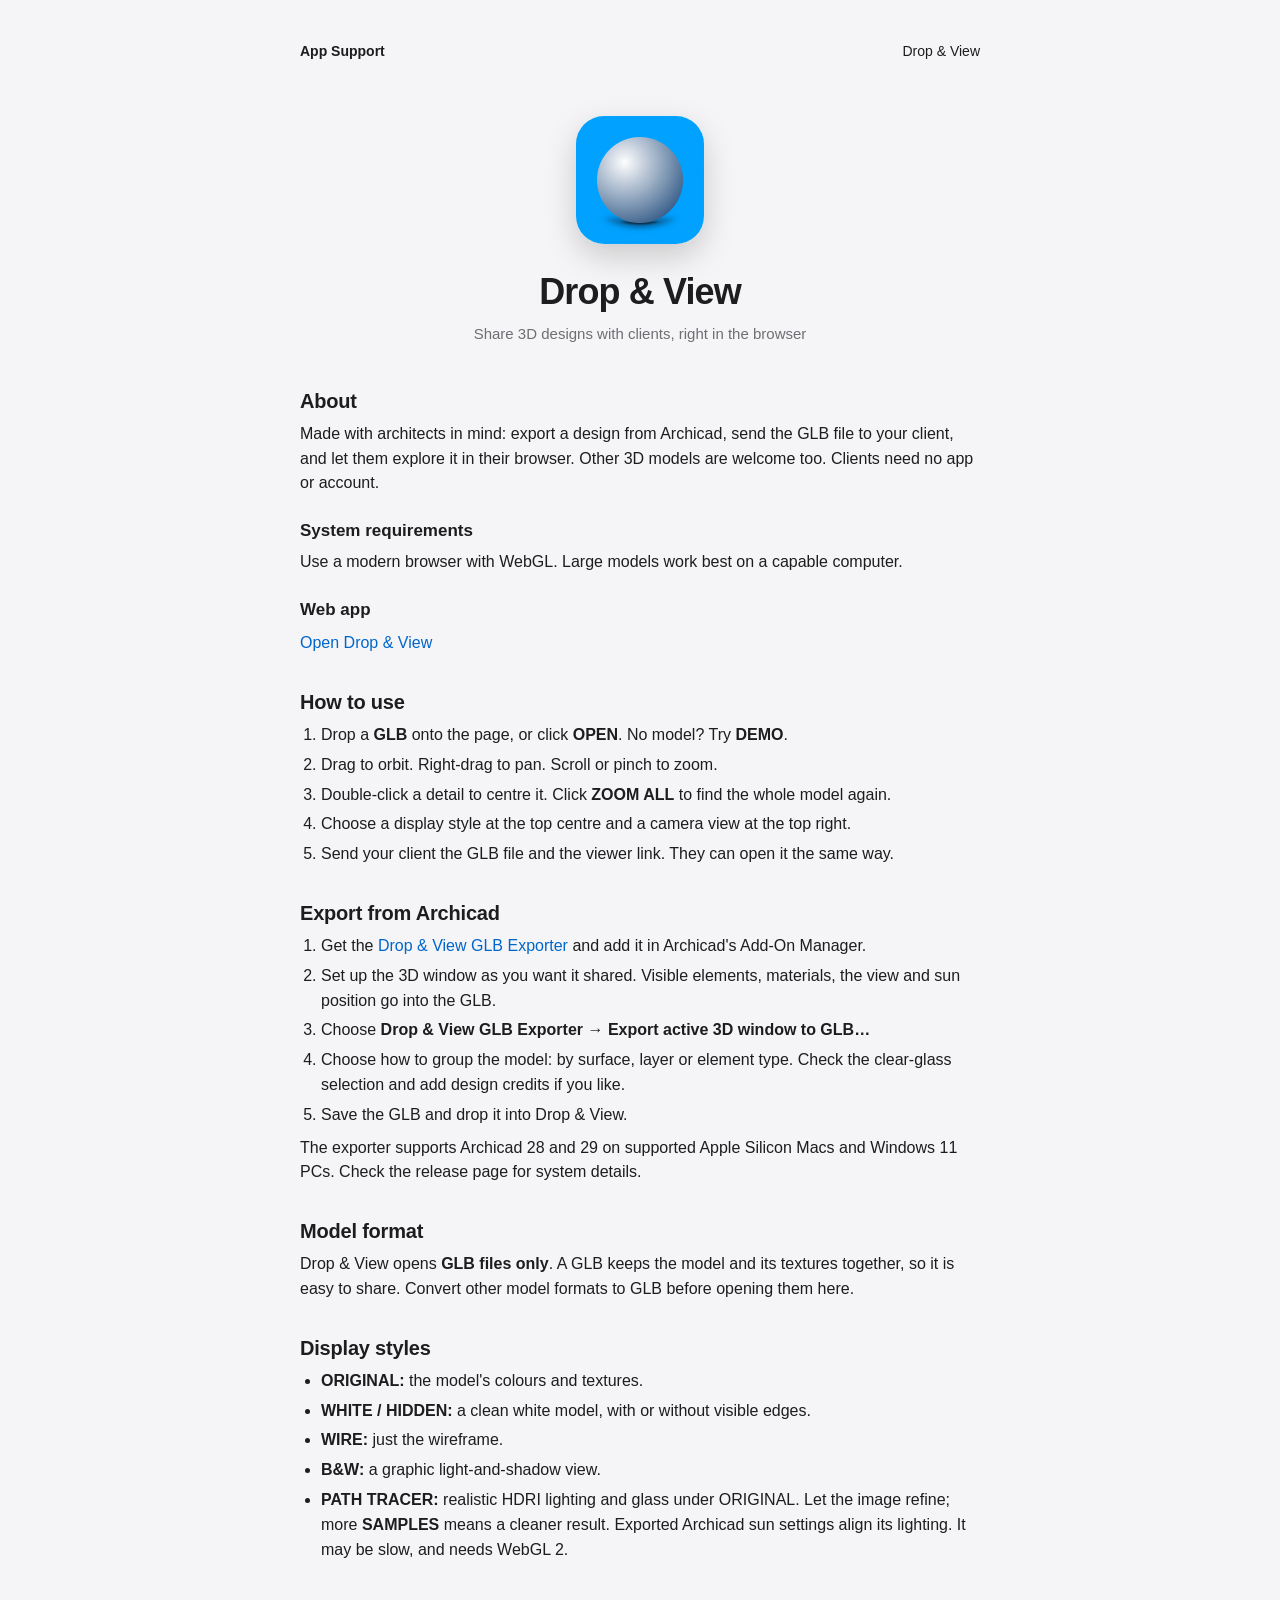
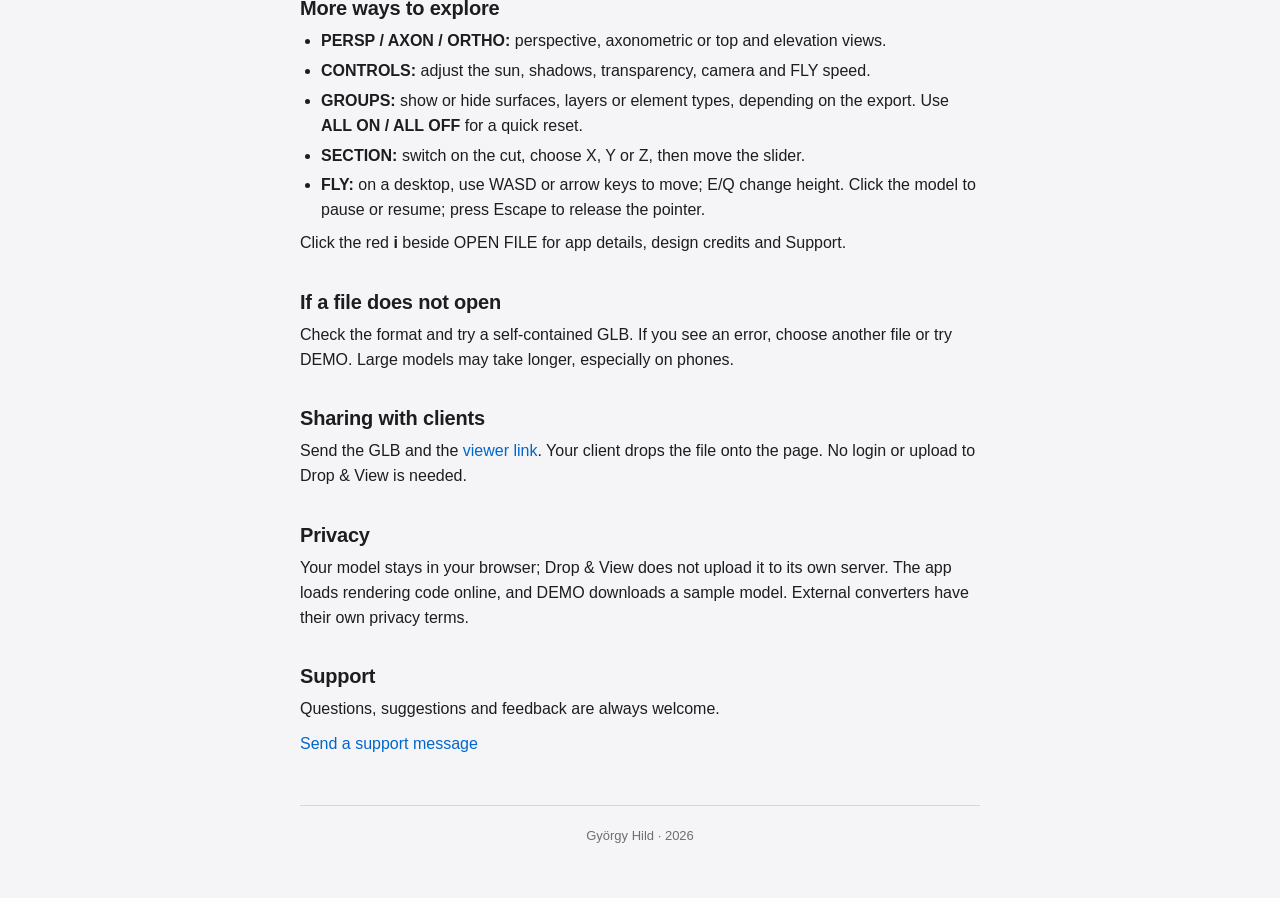
==== commit 930f75f9: "Update index.html" ====
--- a/drop-view/index.html
+++ b/drop-view/index.html
@@ -47,8 +47,8 @@
     </ol>
     <p>The exporter supports Archicad 28 and 29 on supported Apple Silicon Macs and Windows 11 PCs. Check the release page for system details.</p>
 
-    <h2>Other model files</h2>
-    <p><strong>GLB</strong> is best for sharing: model and textures travel in one file. <strong>FBX</strong> can work, but colours or orientation may differ. <strong>GLTF</strong> files with separate textures may not open correctly. If an FBX gives trouble, try converting it to GLB in Blender.</p>
+    <h2>Model format</h2>
+    <p>Drop &amp; View opens <strong>GLB files only</strong>. A GLB keeps the model and its textures together, so it is easy to share. Convert other model formats to GLB before opening them here.</p>
 
     <h2>Display styles</h2>
     <ul>
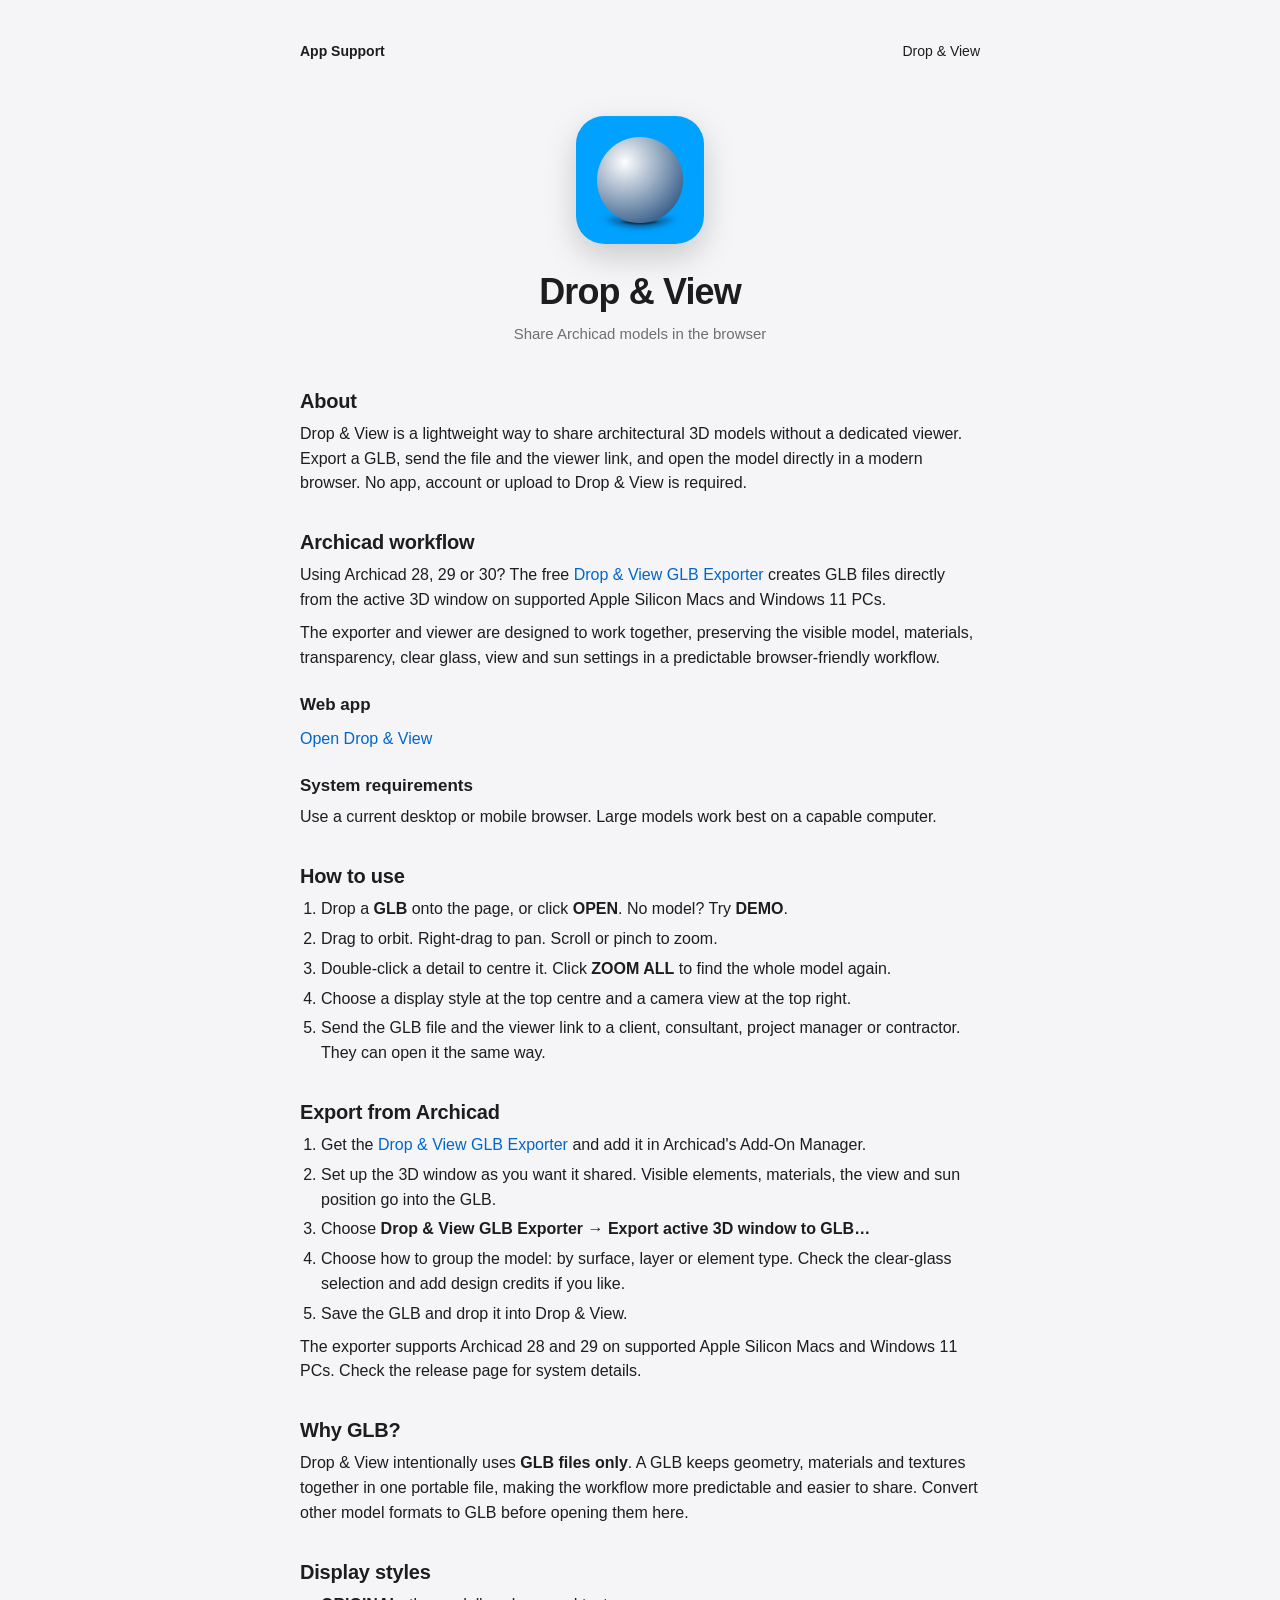
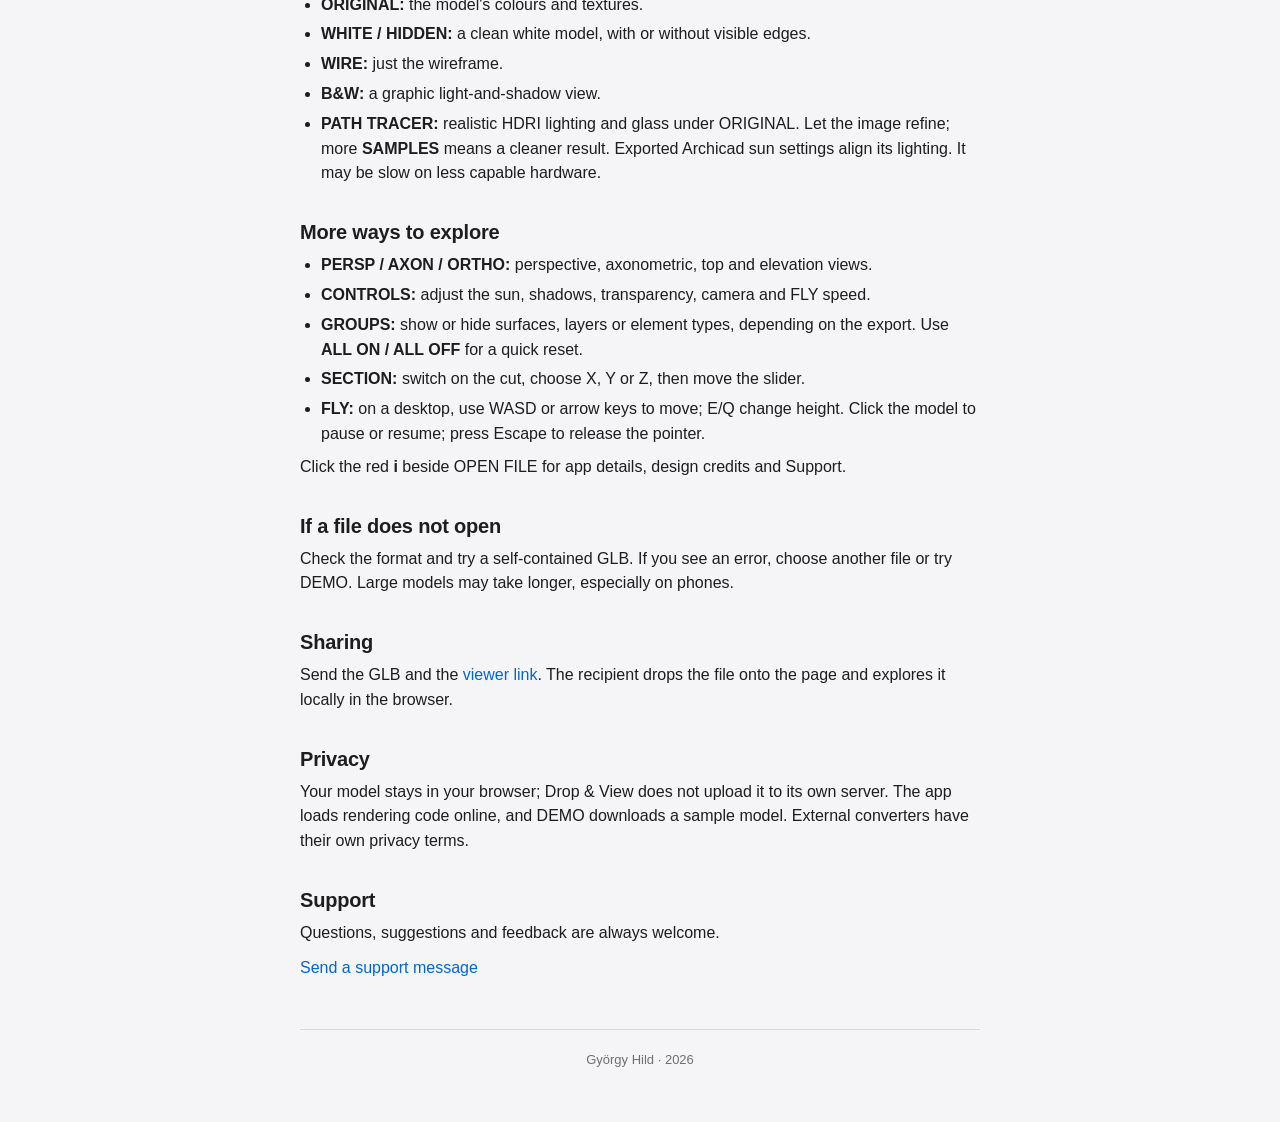
==== commit 55eb21a3: "Update index.html" ====
--- a/drop-view/index.html
+++ b/drop-view/index.html
@@ -3,30 +3,35 @@
 <head>
   <meta charset="UTF-8">
   <meta name="viewport" content="width=device-width, initial-scale=1.0">
-  <meta name="description" content="Drop &amp; View support, usage guide and privacy information.">
+  <meta name="description" content="Drop & View support, usage guide and privacy information.">
   <link rel="icon" type="image/png" sizes="1024x1024" href="../assets/images/icon.png">
   <link rel="apple-touch-icon" sizes="1024x1024" href="../assets/images/icon.png">
   <link rel="manifest" href="../site.webmanifest">
-  <title>Drop &amp; View Support</title>
+  <title>Drop & View Support</title>
   <link rel="stylesheet" href="../assets/css/style.css">
 </head>
 <body>
   <main class="container">
-    <nav class="topbar" aria-label="Support navigation"><a class="site-name" href="../">App Support</a><span>Drop &amp; View</span></nav>
+    <nav class="topbar" aria-label="Support navigation"><a class="site-name" href="../">App Support</a><span>Drop & View</span></nav>
+
     <header class="hero">
-      <img class="app-icon" src="../assets/images/drop-view.png" alt="Drop &amp; View icon">
-      <h1>Drop &amp; View</h1>
-      <p class="subtitle">Share 3D designs with clients, right in the browser</p>
+      <img class="app-icon" src="../assets/images/drop-view.png" alt="Drop & View icon">
+      <h1>Drop & View</h1>
+      <p class="subtitle">Share Archicad models in the browser</p>
     </header>
 
     <h2>About</h2>
-    <p>Made with architects in mind: export a design from Archicad, send the GLB file to your client, and let them explore it in their browser. Other 3D models are welcome too. Clients need no app or account.</p>
+    <p>Drop & View is a lightweight way to share architectural 3D models without a dedicated viewer. Export a GLB, send the file and the viewer link, and open the model directly in a modern browser. No app, account or upload to Drop & View is required.</p>
 
-    <h3>System requirements</h3>
-    <p>Use a modern browser with WebGL. Large models work best on a capable computer.</p>
+    <h2>Archicad workflow</h2>
+    <p>Using Archicad 28, 29 or 30? The free <a href="https://github.com/hildgyorgy/archicad-glb-exporter/releases">Drop &amp; View GLB Exporter</a> creates GLB files directly from the active 3D window on supported Apple Silicon Macs and Windows 11 PCs.</p>
+    <p>The exporter and viewer are designed to work together, preserving the visible model, materials, transparency, clear glass, view and sun settings in a predictable browser-friendly workflow.</p>
 
     <h3>Web app</h3>
     <p class="support-link"><a href="https://hildgyorgy.github.io/drop-3d-view/">Open Drop &amp; View</a></p>
+
+    <h3>System requirements</h3>
+    <p>Use a current desktop or mobile browser. Large models work best on a capable computer.</p>
 
     <h2>How to use</h2>
     <ol>
@@ -34,7 +39,7 @@
       <li>Drag to orbit. Right-drag to pan. Scroll or pinch to zoom.</li>
       <li>Double-click a detail to centre it. Click <strong>ZOOM ALL</strong> to find the whole model again.</li>
       <li>Choose a display style at the top centre and a camera view at the top right.</li>
-      <li>Send your client the GLB file and the viewer link. They can open it the same way.</li>
+      <li>Send the GLB file and the viewer link to a client, consultant, project manager or contractor. They can open it the same way.</li>
     </ol>
 
     <h2>Export from Archicad</h2>
@@ -47,8 +52,8 @@
     </ol>
     <p>The exporter supports Archicad 28 and 29 on supported Apple Silicon Macs and Windows 11 PCs. Check the release page for system details.</p>
 
-    <h2>Model format</h2>
-    <p>Drop &amp; View opens <strong>GLB files only</strong>. A GLB keeps the model and its textures together, so it is easy to share. Convert other model formats to GLB before opening them here.</p>
+    <h2>Why GLB?</h2>
+    <p>Drop & View intentionally uses <strong>GLB files only</strong>. A GLB keeps geometry, materials and textures together in one portable file, making the workflow more predictable and easier to share. Convert other model formats to GLB before opening them here.</p>
 
     <h2>Display styles</h2>
     <ul>
@@ -56,12 +61,12 @@
       <li><strong>WHITE / HIDDEN:</strong> a clean white model, with or without visible edges.</li>
       <li><strong>WIRE:</strong> just the wireframe.</li>
       <li><strong>B&amp;W:</strong> a graphic light-and-shadow view.</li>
-      <li><strong>PATH TRACER:</strong> realistic HDRI lighting and glass under ORIGINAL. Let the image refine; more <strong>SAMPLES</strong> means a cleaner result. Exported Archicad sun settings align its lighting. It may be slow, and needs WebGL 2.</li>
+      <li><strong>PATH TRACER:</strong> realistic HDRI lighting and glass under ORIGINAL. Let the image refine; more <strong>SAMPLES</strong> means a cleaner result. Exported Archicad sun settings align its lighting. It may be slow on less capable hardware.</li>
     </ul>
 
     <h2>More ways to explore</h2>
     <ul>
-      <li><strong>PERSP / AXON / ORTHO:</strong> perspective, axonometric or top and elevation views.</li>
+      <li><strong>PERSP / AXON / ORTHO:</strong> perspective, axonometric, top and elevation views.</li>
       <li><strong>CONTROLS:</strong> adjust the sun, shadows, transparency, camera and FLY speed.</li>
       <li><strong>GROUPS:</strong> show or hide surfaces, layers or element types, depending on the export. Use <strong>ALL ON / ALL OFF</strong> for a quick reset.</li>
       <li><strong>SECTION:</strong> switch on the cut, choose X, Y or Z, then move the slider.</li>
@@ -72,11 +77,11 @@
     <h2>If a file does not open</h2>
     <p>Check the format and try a self-contained GLB. If you see an error, choose another file or try DEMO. Large models may take longer, especially on phones.</p>
 
-    <h2>Sharing with clients</h2>
-    <p>Send the GLB and the <a href="https://hildgyorgy.github.io/drop-3d-view/">viewer link</a>. Your client drops the file onto the page. No login or upload to Drop &amp; View is needed.</p>
+    <h2>Sharing</h2>
+    <p>Send the GLB and the <a href="https://hildgyorgy.github.io/drop-3d-view/">viewer link</a>. The recipient drops the file onto the page and explores it locally in the browser.</p>
 
     <h2>Privacy</h2>
-    <p>Your model stays in your browser; Drop &amp; View does not upload it to its own server. The app loads rendering code online, and DEMO downloads a sample model. External converters have their own privacy terms.</p>
+    <p>Your model stays in your browser; Drop & View does not upload it to its own server. The app loads rendering code online, and DEMO downloads a sample model. External converters have their own privacy terms.</p>
 
     <h2>Support</h2>
     <p>Questions, suggestions and feedback are always welcome.</p>
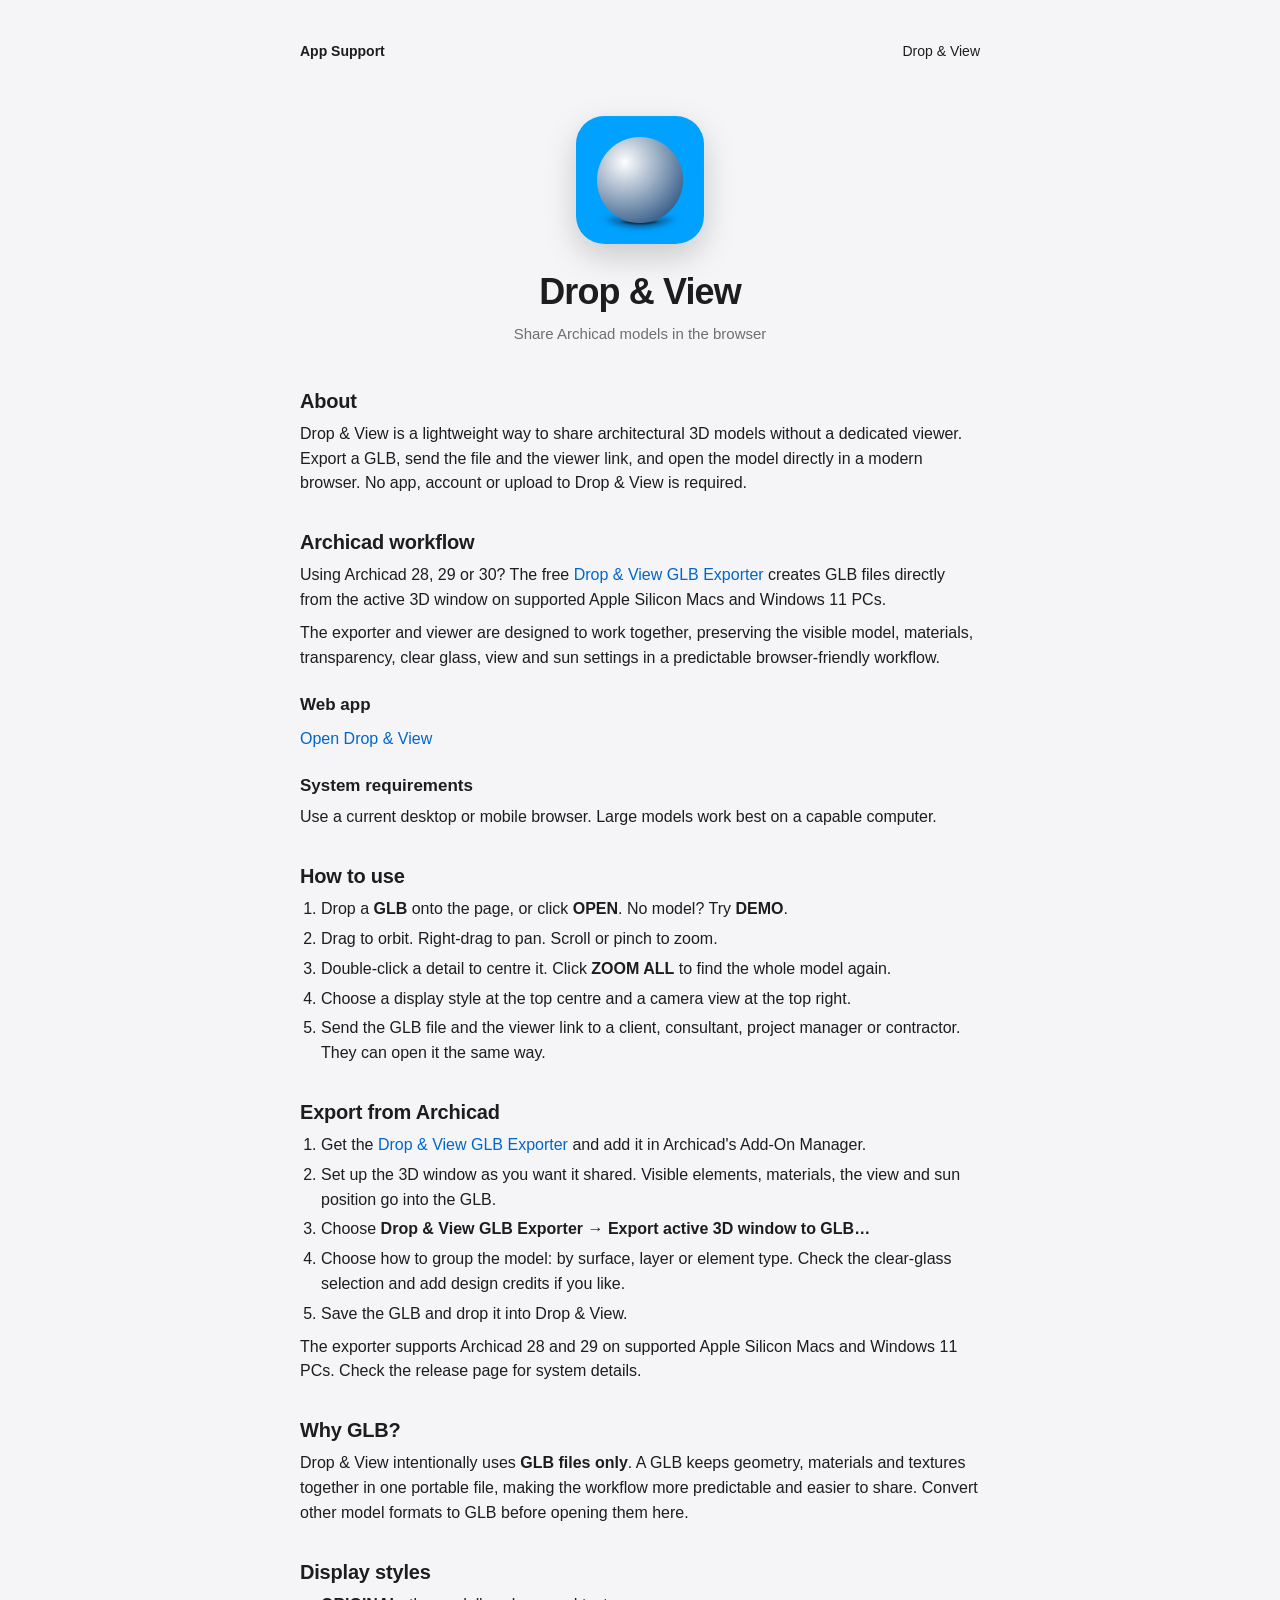
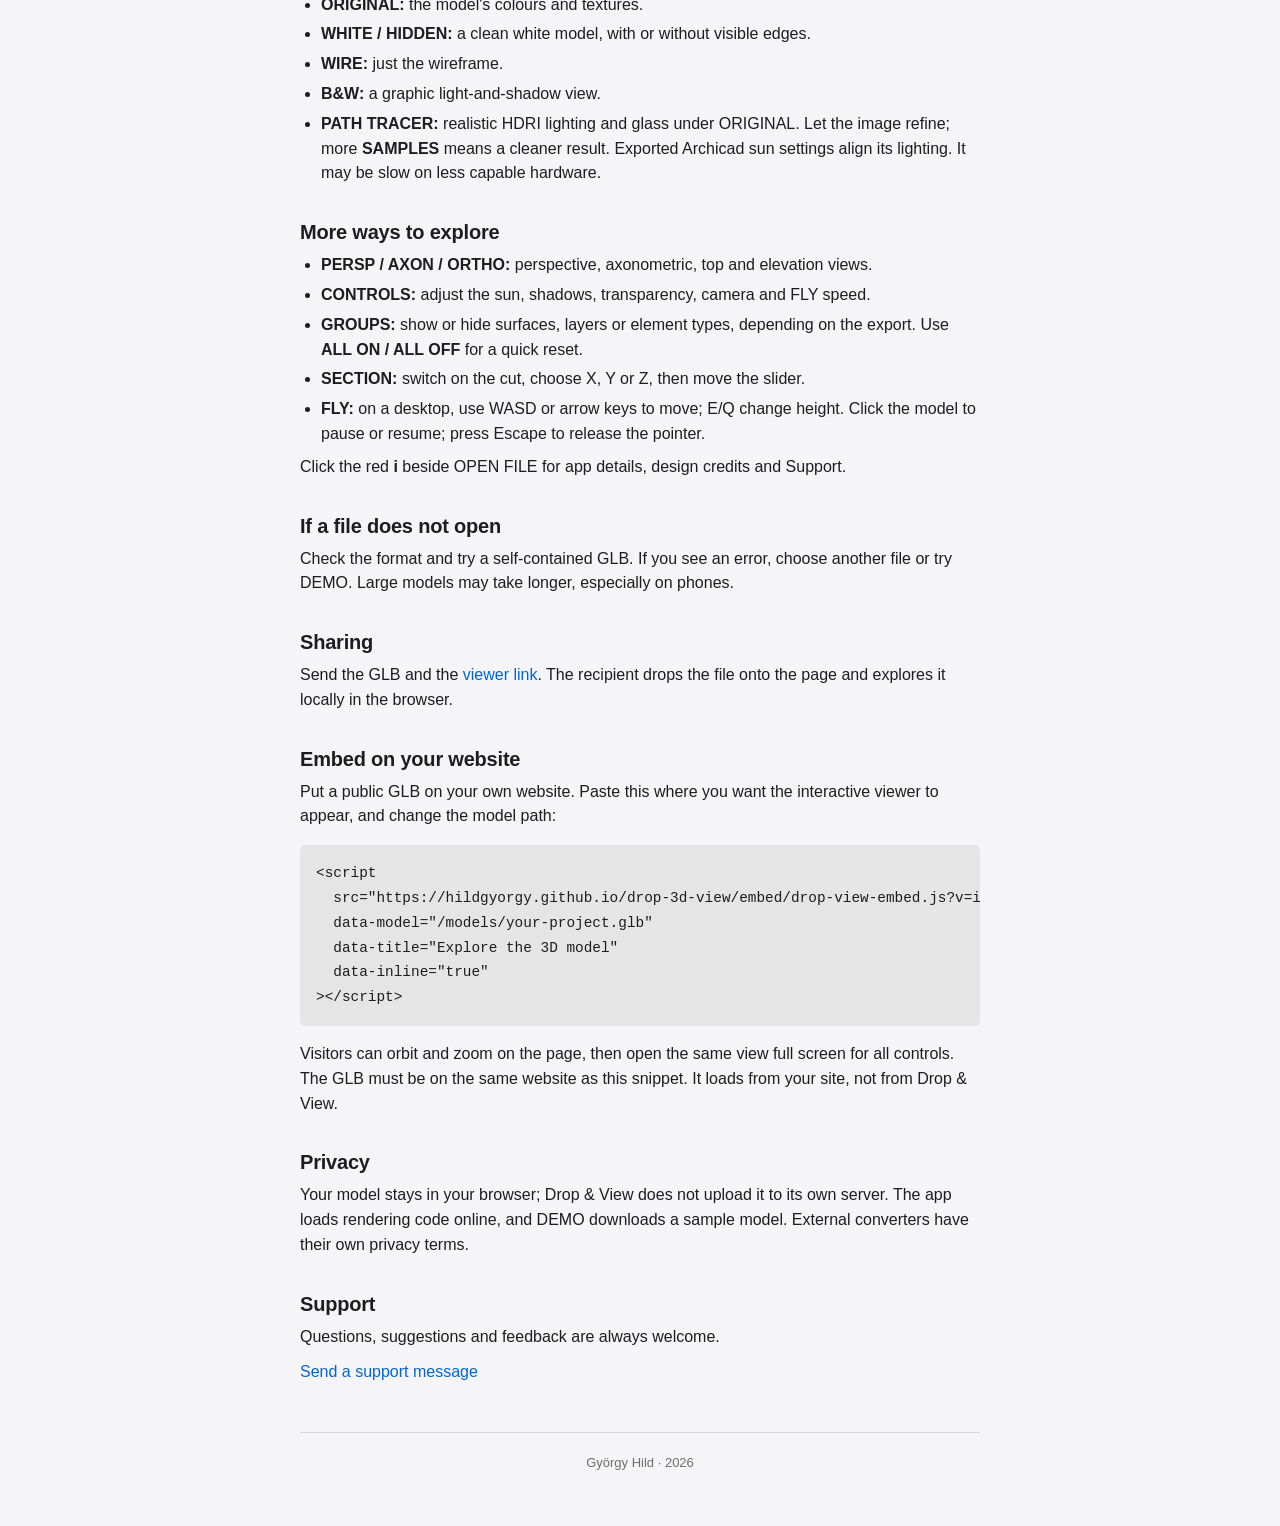
==== commit 42e340ca: "embed" ====
--- a/drop-view/index.html
+++ b/drop-view/index.html
@@ -80,6 +80,16 @@
     <h2>Sharing</h2>
     <p>Send the GLB and the <a href="https://hildgyorgy.github.io/drop-3d-view/">viewer link</a>. The recipient drops the file onto the page and explores it locally in the browser.</p>
 
+    <h2>Embed on your website</h2>
+    <p>Put a public GLB on your own website. Paste this where you want the interactive viewer to appear, and change the model path:</p>
+    <pre><code>&lt;script
+  src="https://hildgyorgy.github.io/drop-3d-view/embed/drop-view-embed.js?v=inline-2"
+  data-model="/models/your-project.glb"
+  data-title="Explore the 3D model"
+  data-inline="true"
+&gt;&lt;/script&gt;</code></pre>
+    <p>Visitors can orbit and zoom on the page, then open the same view full screen for all controls. The GLB must be on the same website as this snippet. It loads from your site, not from Drop &amp; View.</p>
+
     <h2>Privacy</h2>
     <p>Your model stays in your browser; Drop & View does not upload it to its own server. The app loads rendering code online, and DEMO downloads a sample model. External converters have their own privacy terms.</p>
 
--- a/assets/css/style.css
+++ b/assets/css/style.css
@@ -186,6 +186,18 @@
   background: rgba(127, 127, 127, 0.14);
   font-family: ui-monospace, "SFMono-Regular", Menlo, monospace;
   font-size: 0.9em;
+}
+
+pre {
+  overflow-x: auto;
+  padding: 16px;
+  border-radius: 5px;
+  background: rgba(127, 127, 127, 0.14);
+}
+
+pre code {
+  padding: 0;
+  background: none;
 }
 
 @media (prefers-color-scheme: dark) {
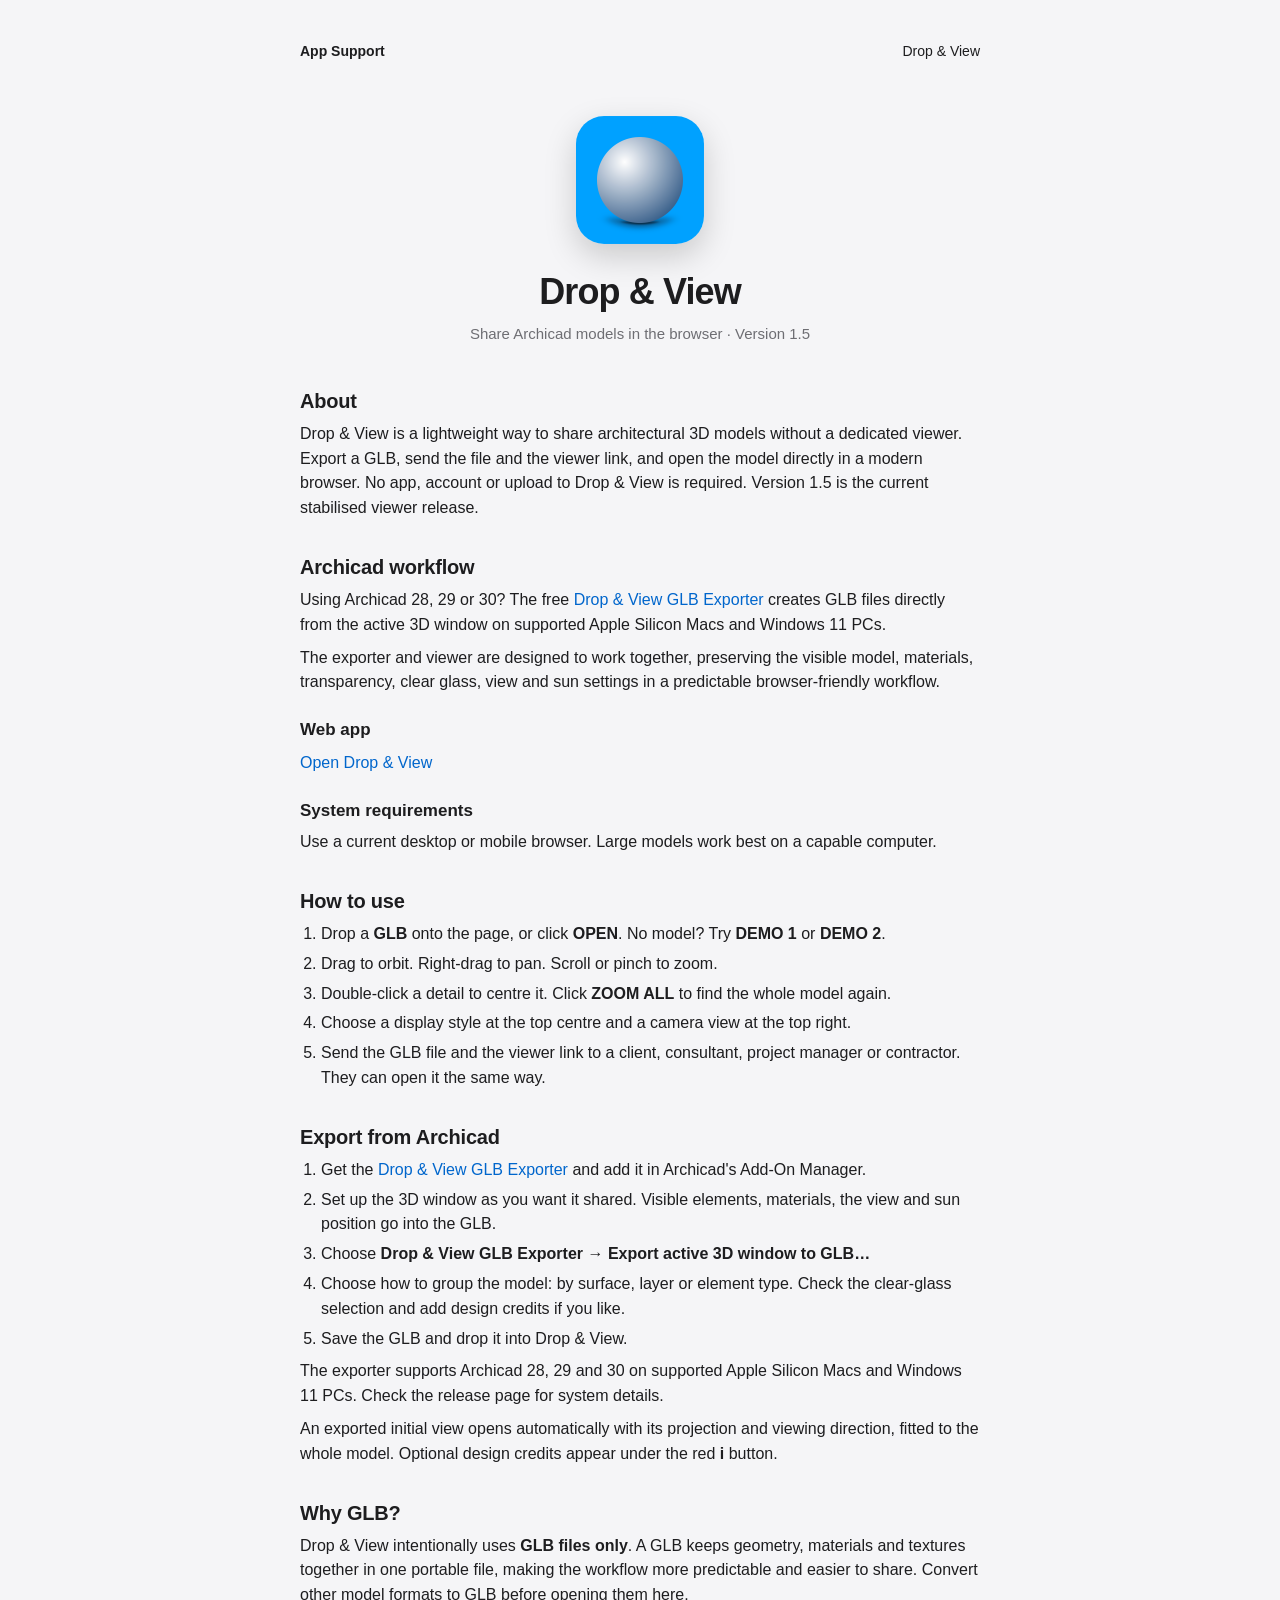
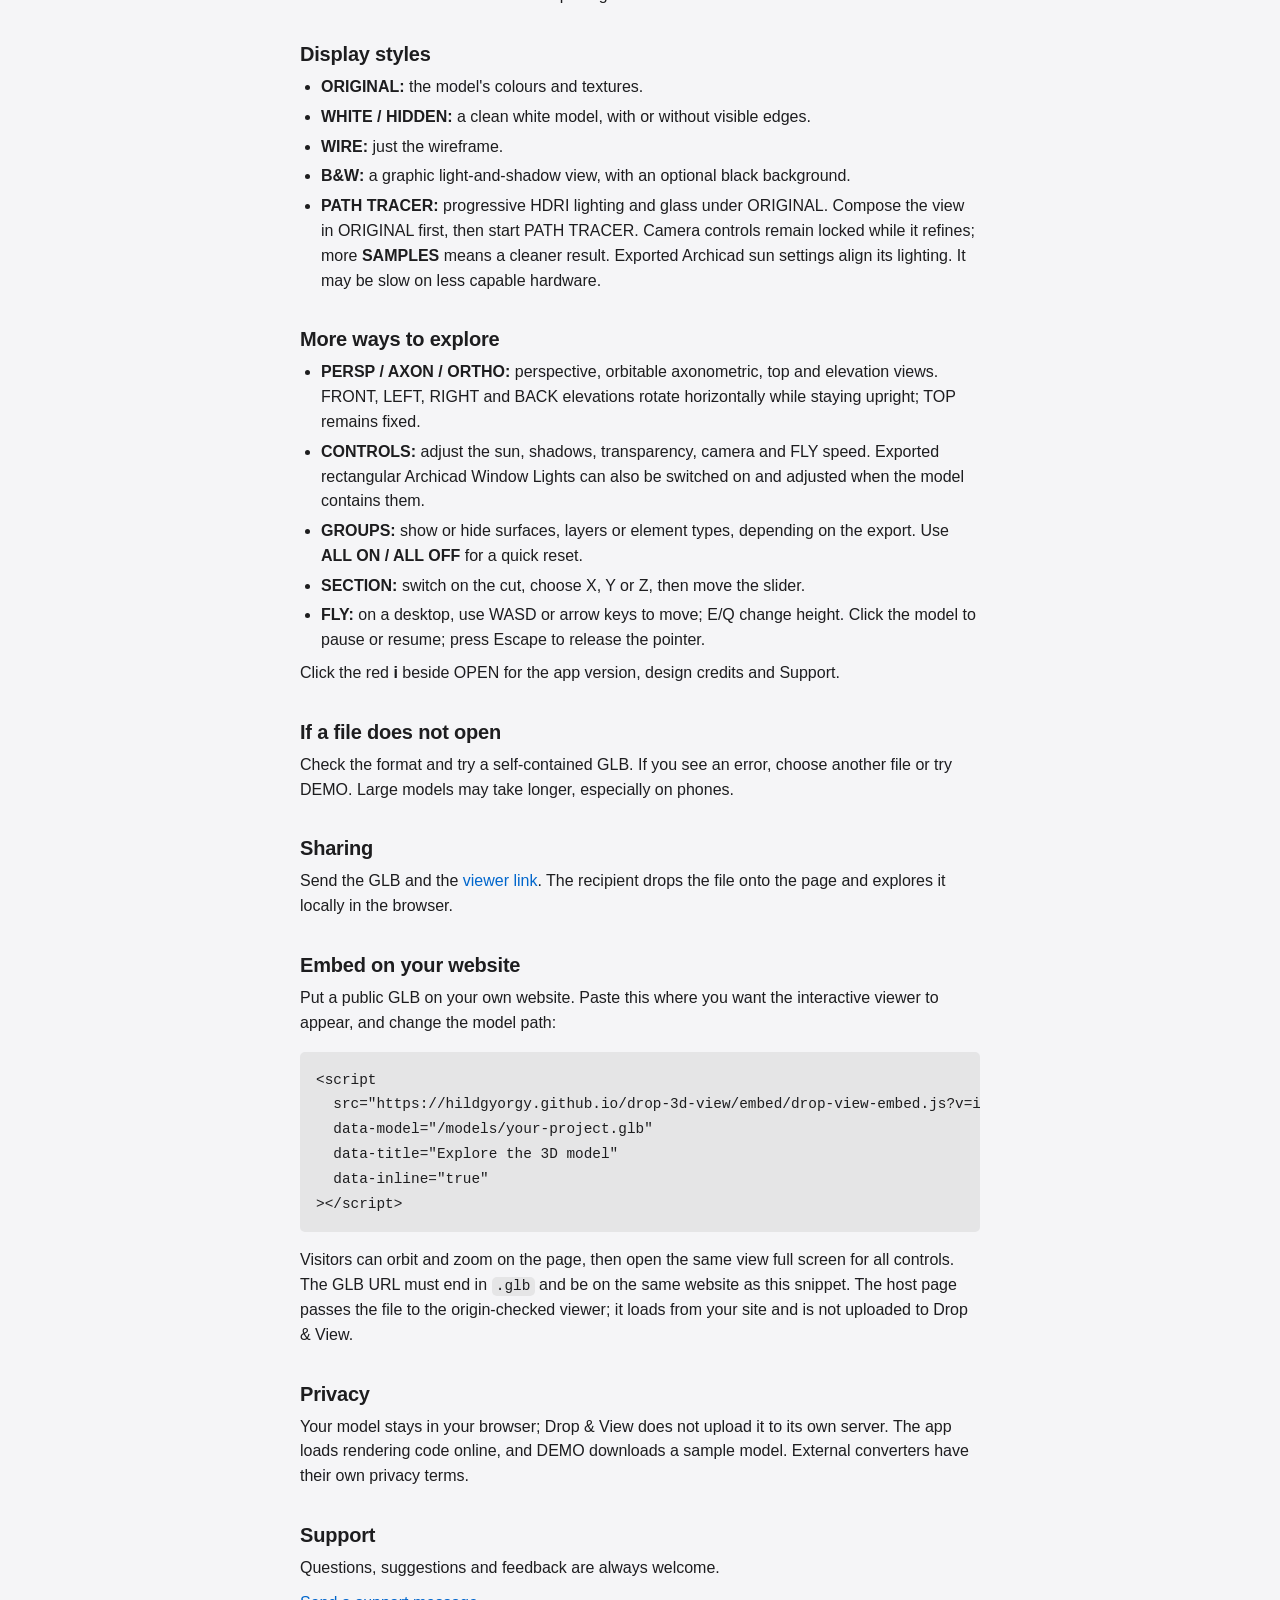
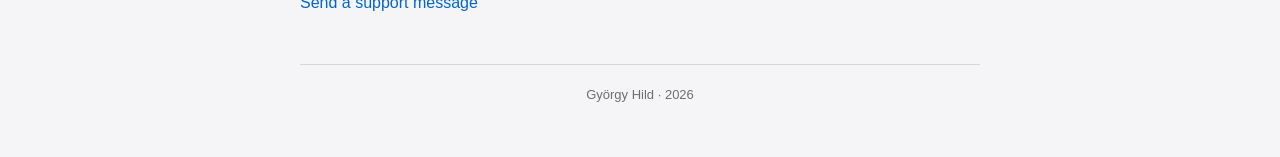
==== commit af51f9ad: "Update index.html" ====
--- a/drop-view/index.html
+++ b/drop-view/index.html
@@ -3,25 +3,25 @@
 <head>
   <meta charset="UTF-8">
   <meta name="viewport" content="width=device-width, initial-scale=1.0">
-  <meta name="description" content="Drop & View support, usage guide and privacy information.">
+  <meta name="description" content="Drop &amp; View support, usage guide and privacy information.">
   <link rel="icon" type="image/png" sizes="1024x1024" href="../assets/images/icon.png">
   <link rel="apple-touch-icon" sizes="1024x1024" href="../assets/images/icon.png">
   <link rel="manifest" href="../site.webmanifest">
-  <title>Drop & View Support</title>
+  <title>Drop &amp; View Support</title>
   <link rel="stylesheet" href="../assets/css/style.css">
 </head>
 <body>
   <main class="container">
-    <nav class="topbar" aria-label="Support navigation"><a class="site-name" href="../">App Support</a><span>Drop & View</span></nav>
+    <nav class="topbar" aria-label="Support navigation"><a class="site-name" href="../">App Support</a><span>Drop &amp; View</span></nav>
 
     <header class="hero">
-      <img class="app-icon" src="../assets/images/drop-view.png" alt="Drop & View icon">
-      <h1>Drop & View</h1>
-      <p class="subtitle">Share Archicad models in the browser</p>
+      <img class="app-icon" src="../assets/images/drop-view.png" alt="Drop &amp; View icon">
+      <h1>Drop &amp; View</h1>
+      <p class="subtitle">Share Archicad models in the browser · Version 1.5</p>
     </header>
 
     <h2>About</h2>
-    <p>Drop & View is a lightweight way to share architectural 3D models without a dedicated viewer. Export a GLB, send the file and the viewer link, and open the model directly in a modern browser. No app, account or upload to Drop & View is required.</p>
+    <p>Drop &amp; View is a lightweight way to share architectural 3D models without a dedicated viewer. Export a GLB, send the file and the viewer link, and open the model directly in a modern browser. No app, account or upload to Drop &amp; View is required. Version 1.5 is the current stabilised viewer release.</p>
 
     <h2>Archicad workflow</h2>
     <p>Using Archicad 28, 29 or 30? The free <a href="https://github.com/hildgyorgy/archicad-glb-exporter/releases">Drop &amp; View GLB Exporter</a> creates GLB files directly from the active 3D window on supported Apple Silicon Macs and Windows 11 PCs.</p>
@@ -35,7 +35,7 @@
 
     <h2>How to use</h2>
     <ol>
-      <li>Drop a <strong>GLB</strong> onto the page, or click <strong>OPEN</strong>. No model? Try <strong>DEMO</strong>.</li>
+      <li>Drop a <strong>GLB</strong> onto the page, or click <strong>OPEN</strong>. No model? Try <strong>DEMO 1</strong> or <strong>DEMO 2</strong>.</li>
       <li>Drag to orbit. Right-drag to pan. Scroll or pinch to zoom.</li>
       <li>Double-click a detail to centre it. Click <strong>ZOOM ALL</strong> to find the whole model again.</li>
       <li>Choose a display style at the top centre and a camera view at the top right.</li>
@@ -50,29 +50,30 @@
       <li>Choose how to group the model: by surface, layer or element type. Check the clear-glass selection and add design credits if you like.</li>
       <li>Save the GLB and drop it into Drop &amp; View.</li>
     </ol>
-    <p>The exporter supports Archicad 28 and 29 on supported Apple Silicon Macs and Windows 11 PCs. Check the release page for system details.</p>
+    <p>The exporter supports Archicad 28, 29 and 30 on supported Apple Silicon Macs and Windows 11 PCs. Check the release page for system details.</p>
+    <p>An exported initial view opens automatically with its projection and viewing direction, fitted to the whole model. Optional design credits appear under the red <strong>i</strong> button.</p>
 
     <h2>Why GLB?</h2>
-    <p>Drop & View intentionally uses <strong>GLB files only</strong>. A GLB keeps geometry, materials and textures together in one portable file, making the workflow more predictable and easier to share. Convert other model formats to GLB before opening them here.</p>
+    <p>Drop &amp; View intentionally uses <strong>GLB files only</strong>. A GLB keeps geometry, materials and textures together in one portable file, making the workflow more predictable and easier to share. Convert other model formats to GLB before opening them here.</p>
 
     <h2>Display styles</h2>
     <ul>
       <li><strong>ORIGINAL:</strong> the model's colours and textures.</li>
       <li><strong>WHITE / HIDDEN:</strong> a clean white model, with or without visible edges.</li>
       <li><strong>WIRE:</strong> just the wireframe.</li>
-      <li><strong>B&amp;W:</strong> a graphic light-and-shadow view.</li>
-      <li><strong>PATH TRACER:</strong> realistic HDRI lighting and glass under ORIGINAL. Let the image refine; more <strong>SAMPLES</strong> means a cleaner result. Exported Archicad sun settings align its lighting. It may be slow on less capable hardware.</li>
+      <li><strong>B&amp;W:</strong> a graphic light-and-shadow view, with an optional black background.</li>
+      <li><strong>PATH TRACER:</strong> progressive HDRI lighting and glass under ORIGINAL. Compose the view in ORIGINAL first, then start PATH TRACER. Camera controls remain locked while it refines; more <strong>SAMPLES</strong> means a cleaner result. Exported Archicad sun settings align its lighting. It may be slow on less capable hardware.</li>
     </ul>
 
     <h2>More ways to explore</h2>
     <ul>
-      <li><strong>PERSP / AXON / ORTHO:</strong> perspective, axonometric, top and elevation views.</li>
-      <li><strong>CONTROLS:</strong> adjust the sun, shadows, transparency, camera and FLY speed.</li>
+      <li><strong>PERSP / AXON / ORTHO:</strong> perspective, orbitable axonometric, top and elevation views. FRONT, LEFT, RIGHT and BACK elevations rotate horizontally while staying upright; TOP remains fixed.</li>
+      <li><strong>CONTROLS:</strong> adjust the sun, shadows, transparency, camera and FLY speed. Exported rectangular Archicad Window Lights can also be switched on and adjusted when the model contains them.</li>
       <li><strong>GROUPS:</strong> show or hide surfaces, layers or element types, depending on the export. Use <strong>ALL ON / ALL OFF</strong> for a quick reset.</li>
       <li><strong>SECTION:</strong> switch on the cut, choose X, Y or Z, then move the slider.</li>
       <li><strong>FLY:</strong> on a desktop, use WASD or arrow keys to move; E/Q change height. Click the model to pause or resume; press Escape to release the pointer.</li>
     </ul>
-    <p>Click the red <strong>i</strong> beside OPEN FILE for app details, design credits and Support.</p>
+    <p>Click the red <strong>i</strong> beside OPEN for the app version, design credits and Support.</p>
 
     <h2>If a file does not open</h2>
     <p>Check the format and try a self-contained GLB. If you see an error, choose another file or try DEMO. Large models may take longer, especially on phones.</p>
@@ -88,10 +89,10 @@
   data-title="Explore the 3D model"
   data-inline="true"
 &gt;&lt;/script&gt;</code></pre>
-    <p>Visitors can orbit and zoom on the page, then open the same view full screen for all controls. The GLB must be on the same website as this snippet. It loads from your site, not from Drop &amp; View.</p>
+    <p>Visitors can orbit and zoom on the page, then open the same view full screen for all controls. The GLB URL must end in <code>.glb</code> and be on the same website as this snippet. The host page passes the file to the origin-checked viewer; it loads from your site and is not uploaded to Drop &amp; View.</p>
 
     <h2>Privacy</h2>
-    <p>Your model stays in your browser; Drop & View does not upload it to its own server. The app loads rendering code online, and DEMO downloads a sample model. External converters have their own privacy terms.</p>
+    <p>Your model stays in your browser; Drop &amp; View does not upload it to its own server. The app loads rendering code online, and DEMO downloads a sample model. External converters have their own privacy terms.</p>
 
     <h2>Support</h2>
     <p>Questions, suggestions and feedback are always welcome.</p>
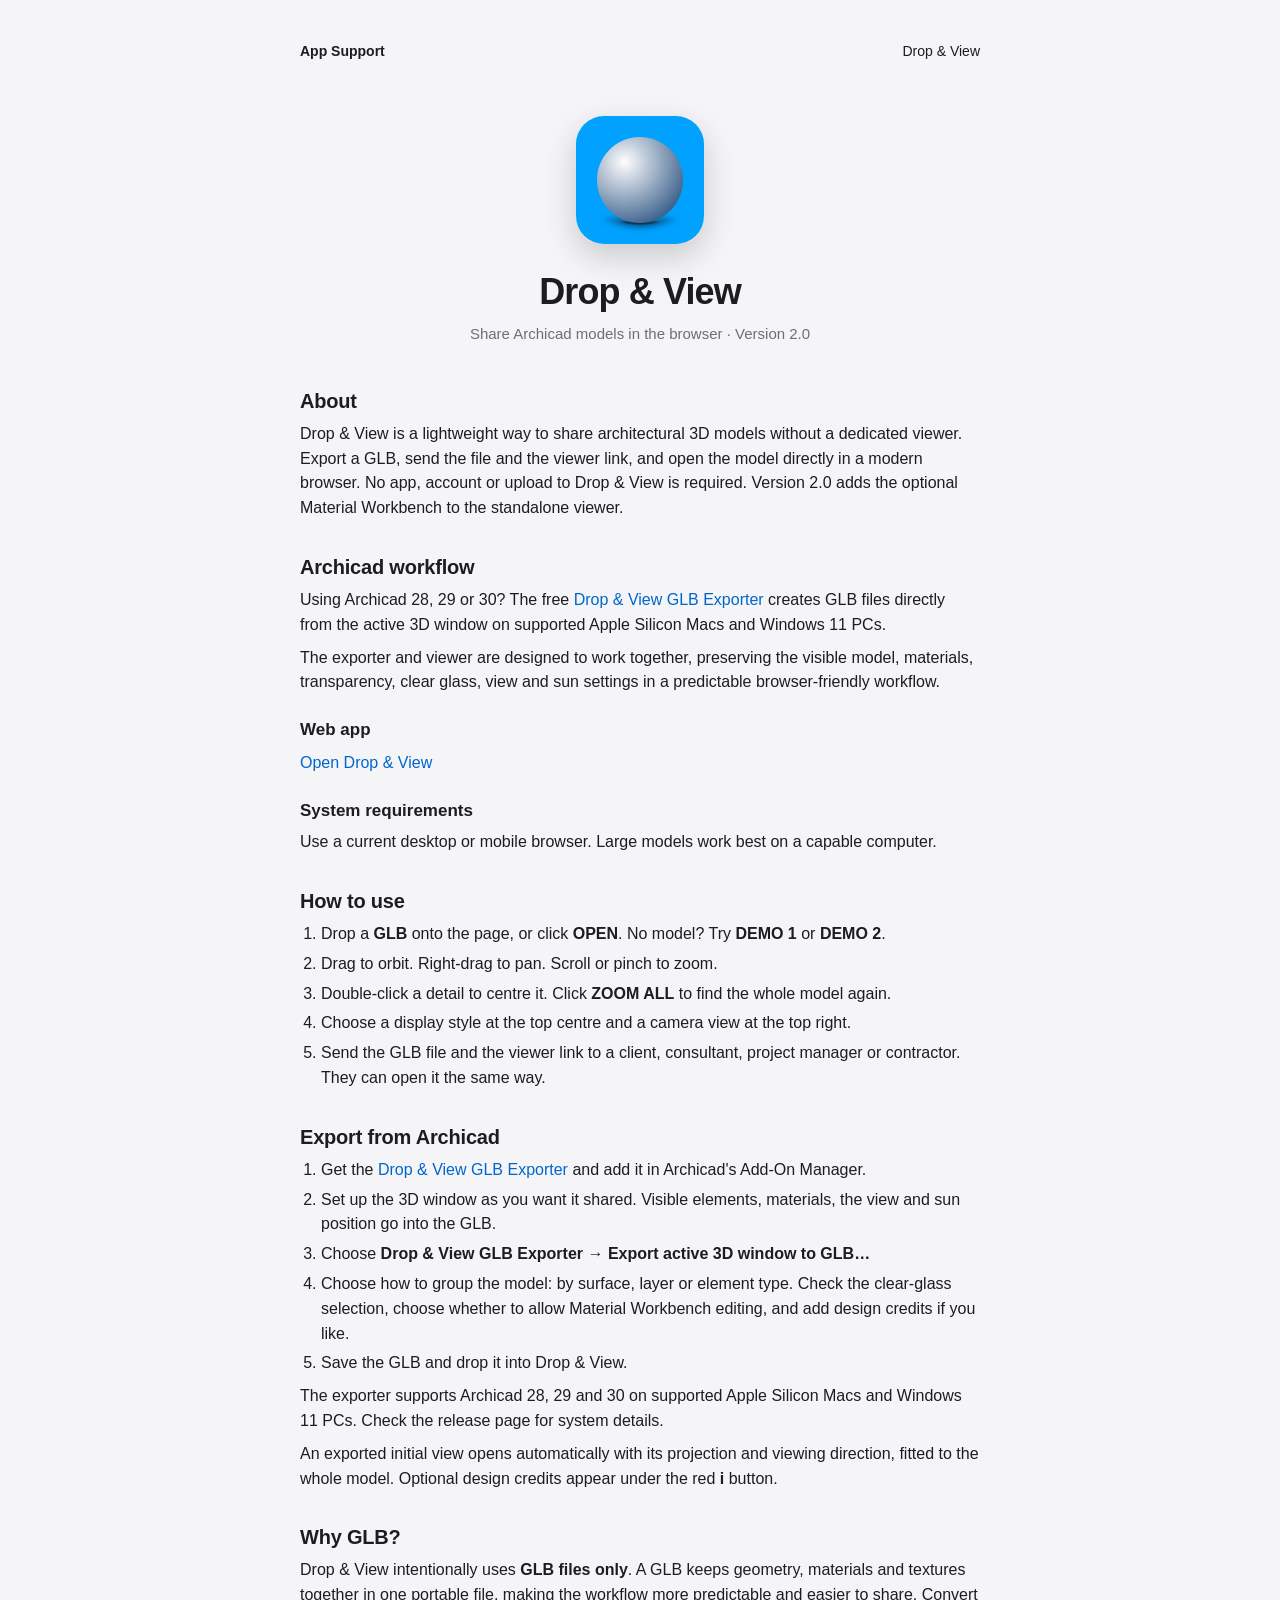
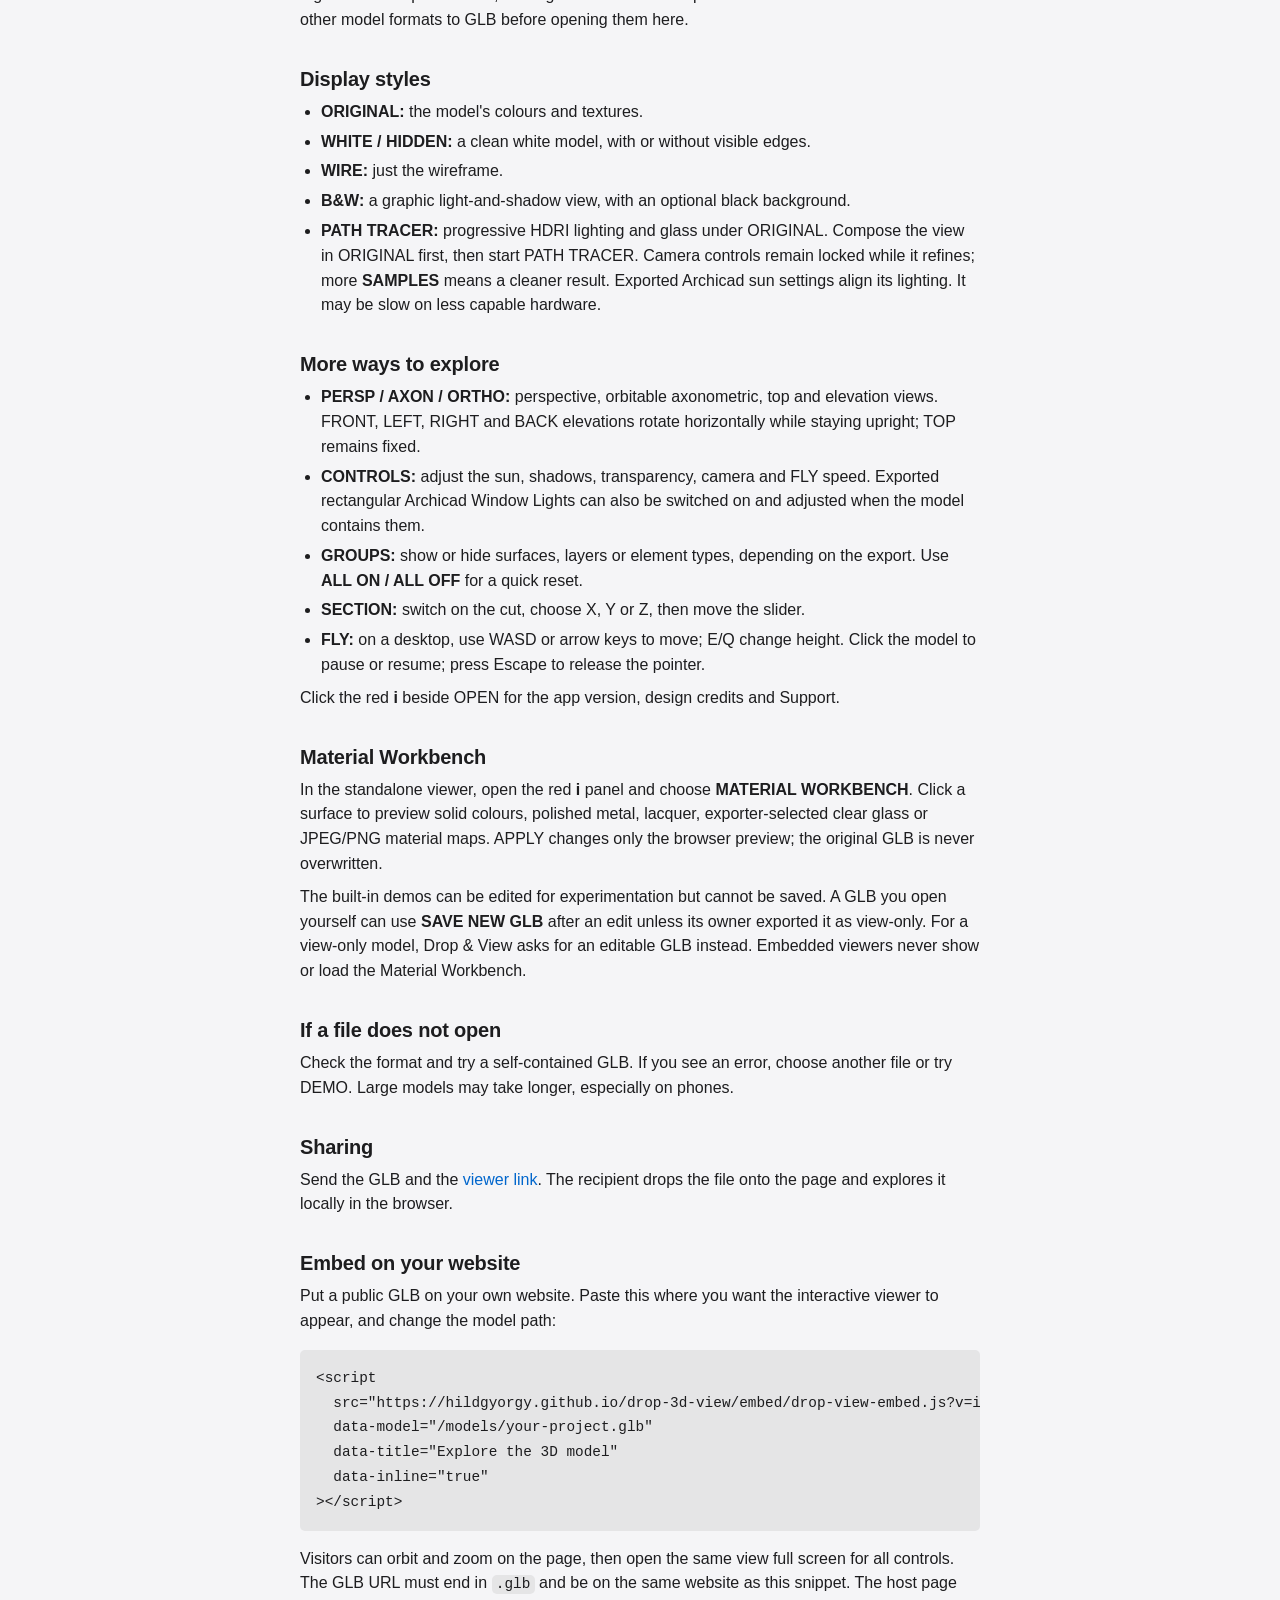
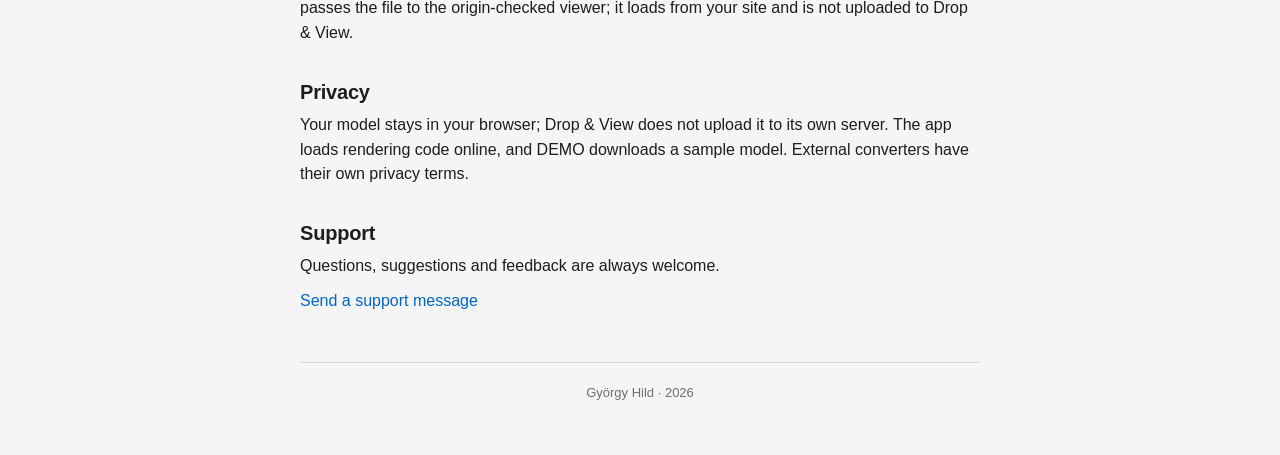
==== commit 66bebf86: "Update index.html" ====
--- a/drop-view/index.html
+++ b/drop-view/index.html
@@ -17,11 +17,11 @@
     <header class="hero">
       <img class="app-icon" src="../assets/images/drop-view.png" alt="Drop &amp; View icon">
       <h1>Drop &amp; View</h1>
-      <p class="subtitle">Share Archicad models in the browser · Version 1.5</p>
+      <p class="subtitle">Share Archicad models in the browser · Version 2.0</p>
     </header>
 
     <h2>About</h2>
-    <p>Drop &amp; View is a lightweight way to share architectural 3D models without a dedicated viewer. Export a GLB, send the file and the viewer link, and open the model directly in a modern browser. No app, account or upload to Drop &amp; View is required. Version 1.5 is the current stabilised viewer release.</p>
+    <p>Drop &amp; View is a lightweight way to share architectural 3D models without a dedicated viewer. Export a GLB, send the file and the viewer link, and open the model directly in a modern browser. No app, account or upload to Drop &amp; View is required. Version 2.0 adds the optional Material Workbench to the standalone viewer.</p>
 
     <h2>Archicad workflow</h2>
     <p>Using Archicad 28, 29 or 30? The free <a href="https://github.com/hildgyorgy/archicad-glb-exporter/releases">Drop &amp; View GLB Exporter</a> creates GLB files directly from the active 3D window on supported Apple Silicon Macs and Windows 11 PCs.</p>
@@ -47,7 +47,7 @@
       <li>Get the <a href="https://github.com/hildgyorgy/archicad-glb-exporter/releases">Drop &amp; View GLB Exporter</a> and add it in Archicad's Add-On Manager.</li>
       <li>Set up the 3D window as you want it shared. Visible elements, materials, the view and sun position go into the GLB.</li>
       <li>Choose <strong>Drop &amp; View GLB Exporter &rarr; Export active 3D window to GLB&hellip;</strong></li>
-      <li>Choose how to group the model: by surface, layer or element type. Check the clear-glass selection and add design credits if you like.</li>
+      <li>Choose how to group the model: by surface, layer or element type. Check the clear-glass selection, choose whether to allow Material Workbench editing, and add design credits if you like.</li>
       <li>Save the GLB and drop it into Drop &amp; View.</li>
     </ol>
     <p>The exporter supports Archicad 28, 29 and 30 on supported Apple Silicon Macs and Windows 11 PCs. Check the release page for system details.</p>
@@ -74,6 +74,10 @@
       <li><strong>FLY:</strong> on a desktop, use WASD or arrow keys to move; E/Q change height. Click the model to pause or resume; press Escape to release the pointer.</li>
     </ul>
     <p>Click the red <strong>i</strong> beside OPEN for the app version, design credits and Support.</p>
+
+    <h2>Material Workbench</h2>
+    <p>In the standalone viewer, open the red <strong>i</strong> panel and choose <strong>MATERIAL WORKBENCH</strong>. Click a surface to preview solid colours, polished metal, lacquer, exporter-selected clear glass or JPEG/PNG material maps. APPLY changes only the browser preview; the original GLB is never overwritten.</p>
+    <p>The built-in demos can be edited for experimentation but cannot be saved. A GLB you open yourself can use <strong>SAVE NEW GLB</strong> after an edit unless its owner exported it as view-only. For a view-only model, Drop &amp; View asks for an editable GLB instead. Embedded viewers never show or load the Material Workbench.</p>
 
     <h2>If a file does not open</h2>
     <p>Check the format and try a self-contained GLB. If you see an error, choose another file or try DEMO. Large models may take longer, especially on phones.</p>
